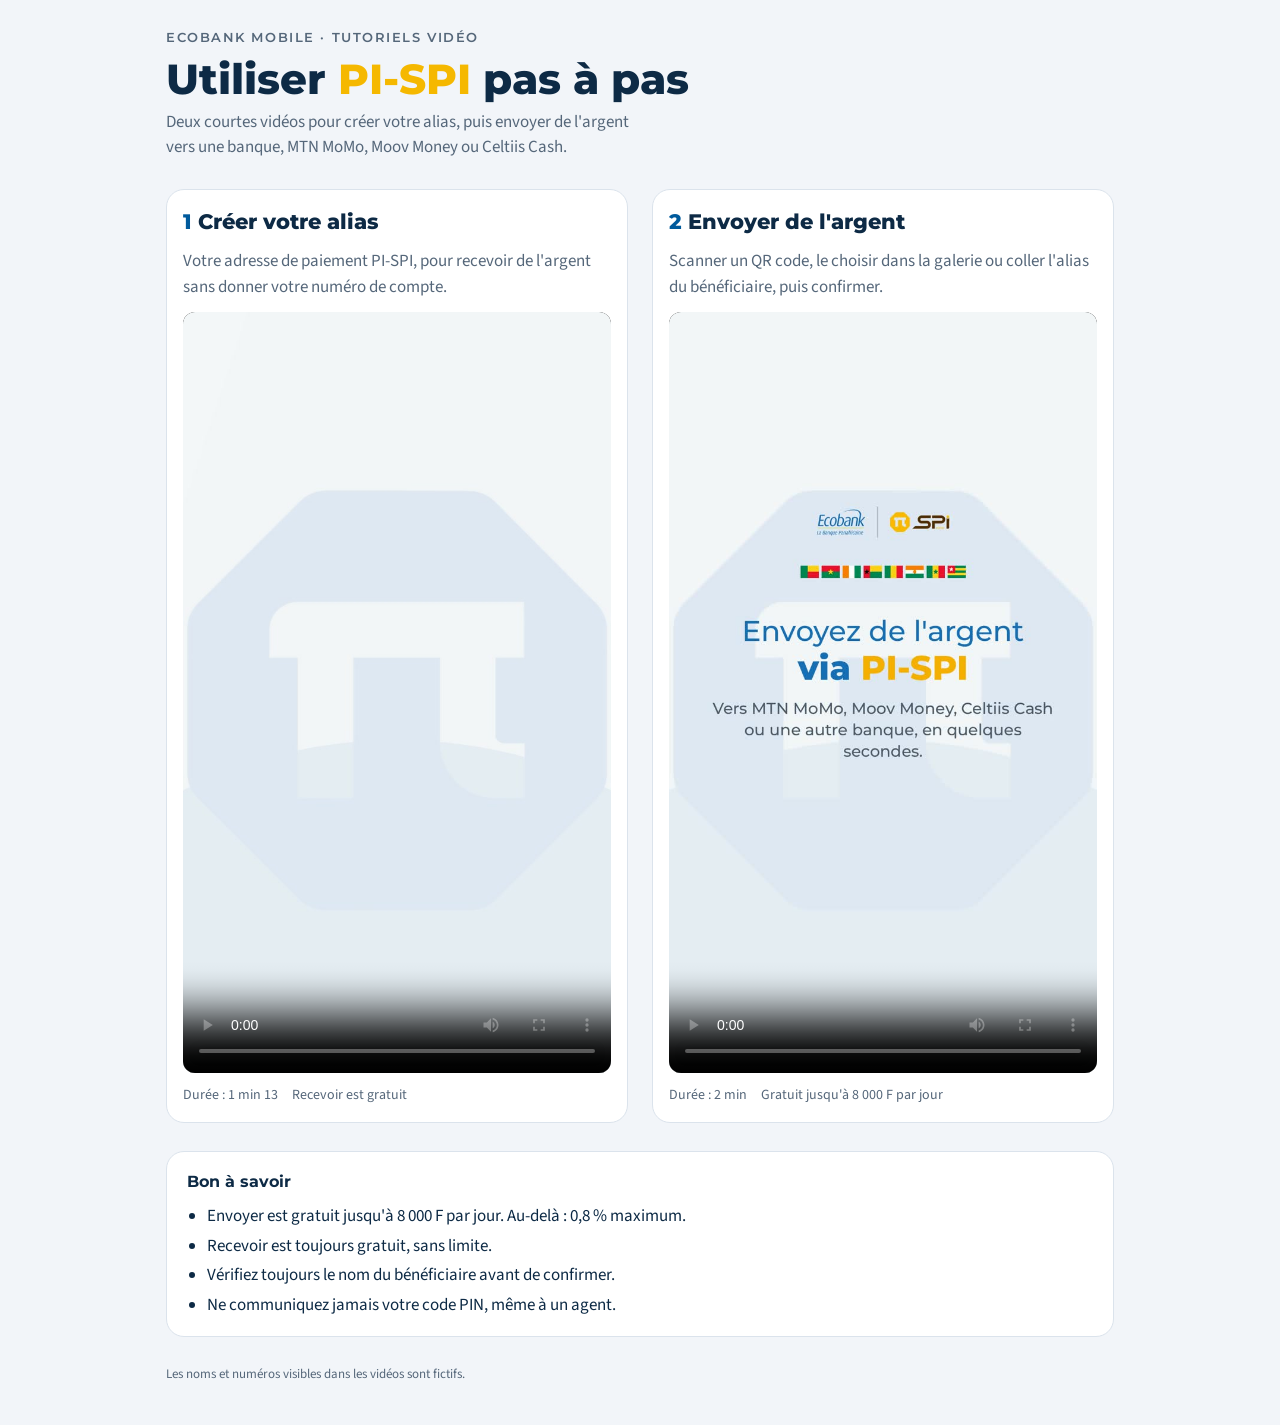
==== index.html @ 0d385665 "Tutoriels vidéo PI-SPI : création d'alias et envoi d'argent Co-Authored-By: Claude Opus 5.5 <noreply" ====
<!doctype html><html lang="fr"><head><meta charset="utf-8"><meta name="viewport" content="width=device-width, initial-scale=1, viewport-fit=cover"><style>*,*::before,*::after{box-sizing:border-box}body{margin:0}</style>
<title>Tutoriels PI-SPI</title>
<link rel="preconnect" href="https://fonts.googleapis.com">
<link rel="stylesheet" href="https://fonts.googleapis.com/css2?family=Montserrat:wght@600;800&family=Source+Sans+3:wght@400;600&display=swap">
<style>
/* Mise en page : une colonne pensée pour le téléphone (on arrive par un QR code), deux vidéos verticales côte à côte sur grand écran. */
:root {
  --bg: #f2f5f9; --surface: #ffffff; --ink: #0d2a45; --muted: #55677a;
  --blue: #005a9c; --yellow: #f5b800; --line: #dbe3ec;
  --display: "Montserrat", "Segoe UI", Arial, sans-serif;
  --body: "Source Sans 3", "Segoe UI", Arial, sans-serif;
}
@media (prefers-color-scheme: dark) { :root:not([data-theme="light"]) {
  --bg: #0b1724; --surface: #12233a; --ink: #e8eef5; --muted: #9db0c3; --blue: #5fb0f0; --yellow: #ffc933; --line: #23384f; color-scheme: dark } }
:root[data-theme="dark"] { --bg: #0b1724; --surface: #12233a; --ink: #e8eef5; --muted: #9db0c3; --blue: #5fb0f0; --yellow: #ffc933; --line: #23384f; color-scheme: dark }
body { background: var(--bg); color: var(--ink); font-family: var(--body); font-size: 17px; line-height: 1.5; }
.wrap { max-width: 980px; margin: 0 auto; padding-block: 28px 40px;
  padding-left: max(16px, env(safe-area-inset-left, 0px)); padding-right: max(16px, env(safe-area-inset-right, 0px)); display: grid; gap: 28px; }
header { display: grid; gap: 8px; }
.kicker { font-family: var(--display); font-weight: 600; font-size: 13px; letter-spacing: .12em; text-transform: uppercase; color: var(--muted); }
h1 { font-family: var(--display); font-weight: 800; font-size: clamp(28px, 6vw, 42px); line-height: 1.1; margin: 0; text-wrap: balance; }
.spi { color: var(--yellow); }
.lead { margin: 0; color: var(--muted); max-width: 60ch; }
.grid { display: grid; grid-template-columns: repeat(auto-fit, minmax(280px, 1fr)); gap: 24px; }
.video { background: var(--surface); border: 1px solid var(--line); border-radius: 18px; padding: 16px; display: grid; gap: 12px; min-width: 0; scroll-margin-top: 16px; transition: box-shadow .4s; }
.video.focus { box-shadow: 0 0 0 3px var(--blue); }
.video h2 { font-family: var(--display); font-weight: 800; font-size: 21px; margin: 0; text-wrap: balance; }
.num { display: inline-block; font-family: var(--display); font-weight: 800; color: var(--blue); margin-right: 6px; }
.video p { margin: 0; color: var(--muted); }
video { width: 100%; max-width: 100%; aspect-ratio: 9 / 16; border-radius: 12px; background: #000; display: block; }
.meta { font-size: 14px; color: var(--muted); display: flex; gap: 14px; flex-wrap: wrap; }
.facts { background: var(--surface); border: 1px solid var(--line); border-radius: 18px; padding: 18px 20px; display: grid; gap: 10px; }
.facts h3 { font-family: var(--display); font-size: 16px; margin: 0; }
.facts ul { margin: 0; padding-left: 20px; display: grid; gap: 4px; }
footer { font-size: 13px; color: var(--muted); }
@media (prefers-reduced-motion: reduce) { .video { transition: none; } }
</style>
</head><body>

<div class="wrap">
  <header>
    <span class="kicker">Ecobank Mobile · Tutoriels vidéo</span>
    <h1>Utiliser <span class="spi">PI-SPI</span> pas à pas</h1>
    <p class="lead">Deux courtes vidéos pour créer votre alias, puis envoyer de l'argent vers une banque, MTN MoMo, Moov Money ou Celtiis Cash.</p>
  </header>

  <div class="grid">
    <section class="video" id="alias">
      <h2><span class="num">1</span>Créer votre alias</h2>
      <p>Votre adresse de paiement PI-SPI, pour recevoir de l'argent sans donner votre numéro de compte.</p>
      <video controls playsinline preload="metadata" poster="alias.jpg" src="alias.mp4"></video>
      <div class="meta"><span>Durée : 1 min 13</span><span>Recevoir est gratuit</span></div>
    </section>
    <section class="video" id="transfert">
      <h2><span class="num">2</span>Envoyer de l'argent</h2>
      <p>Scanner un QR code, le choisir dans la galerie ou coller l'alias du bénéficiaire, puis confirmer.</p>
      <video controls playsinline preload="metadata" poster="transfert.jpg" src="transfert.mp4"></video>
      <div class="meta"><span>Durée : 2 min</span><span>Gratuit jusqu'à 8 000 F par jour</span></div>
    </section>
  </div>

  <aside class="facts">
    <h3>Bon à savoir</h3>
    <ul>
      <li>Envoyer est gratuit jusqu'à 8 000 F par jour. Au-delà : 0,8 % maximum.</li>
      <li>Recevoir est toujours gratuit, sans limite.</li>
      <li>Vérifiez toujours le nom du bénéficiaire avant de confirmer.</li>
      <li>Ne communiquez jamais votre code PIN, même à un agent.</li>
    </ul>
  </aside>
  <footer>Les noms et numéros visibles dans les vidéos sont fictifs.</footer>
</div>

<script>
function show() {
  var id = (location.hash || '').slice(1);
  var el = id && document.getElementById(id);
  document.querySelectorAll('.video').forEach(function (v) { v.classList.toggle('focus', v === el); });
  if (el) el.scrollIntoView({ block: 'start' });
}
window.addEventListener('hashchange', show);
show();
</script>
</body></html>
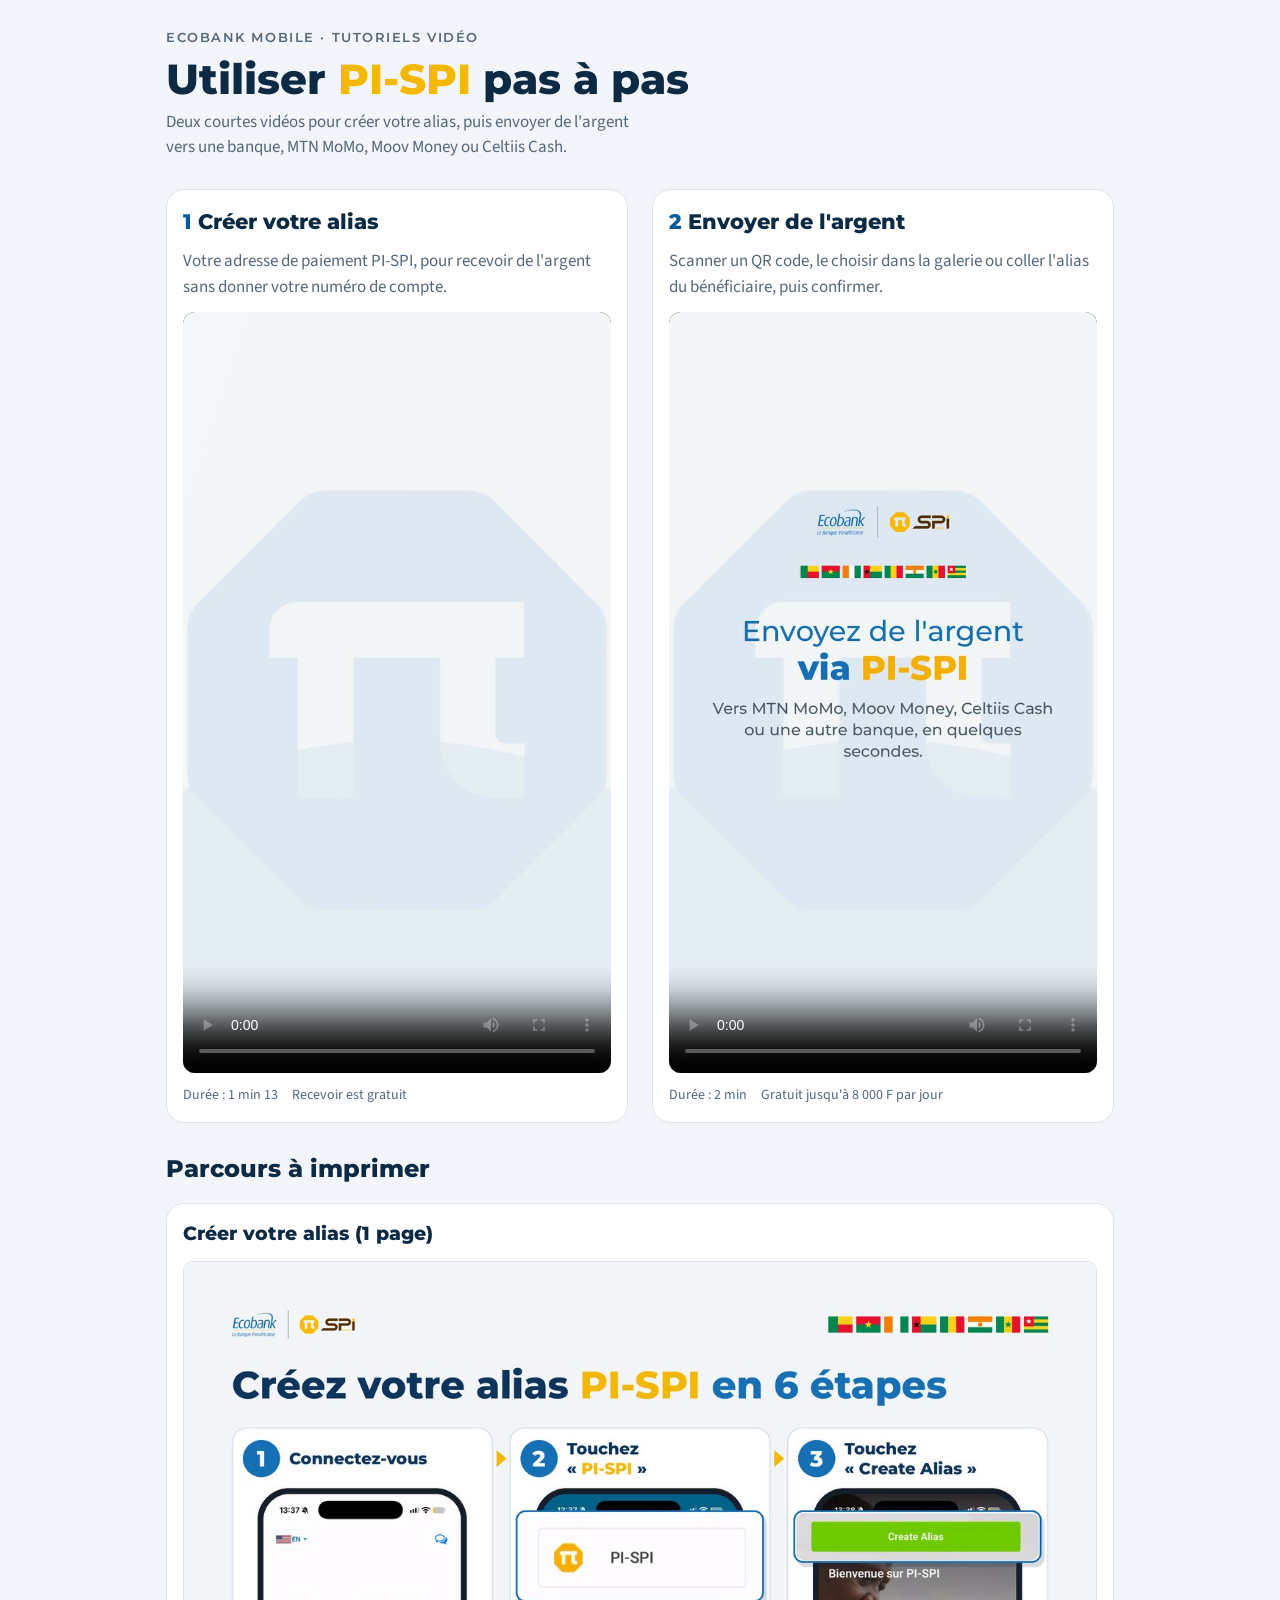
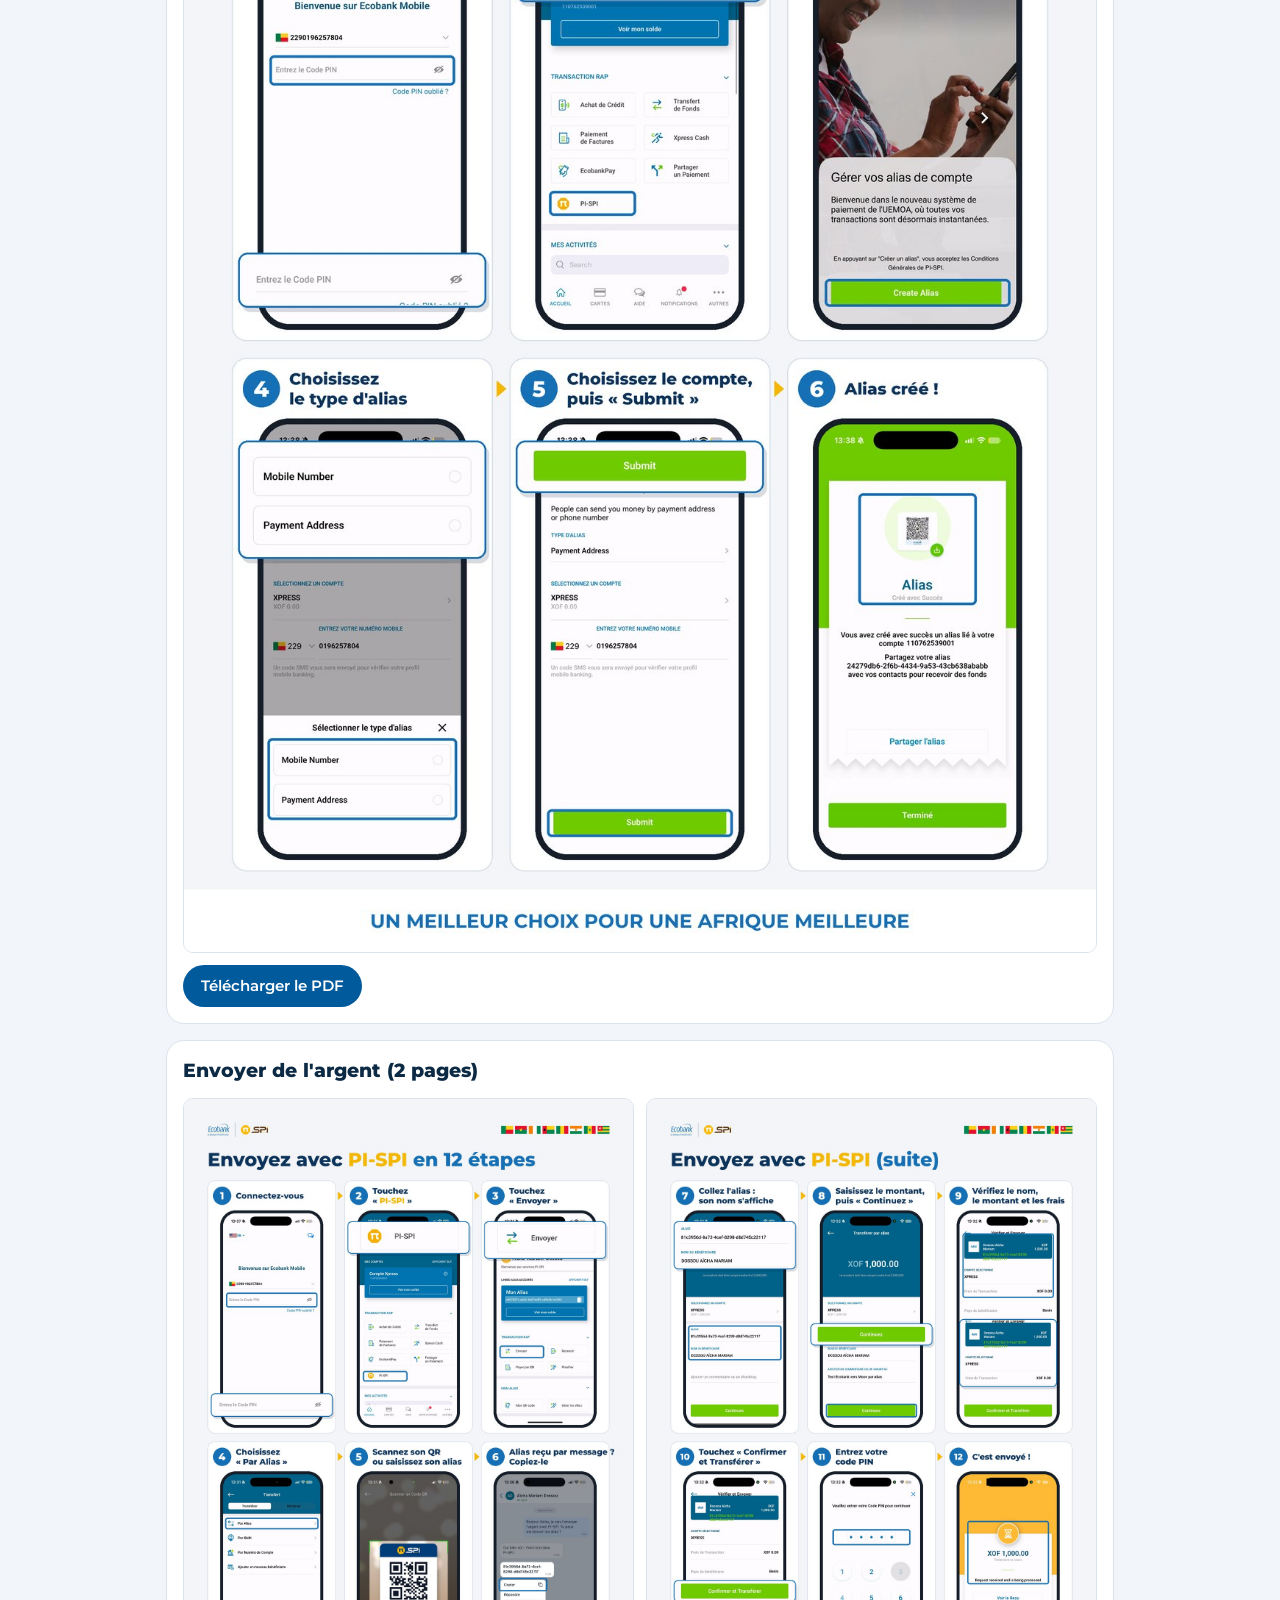
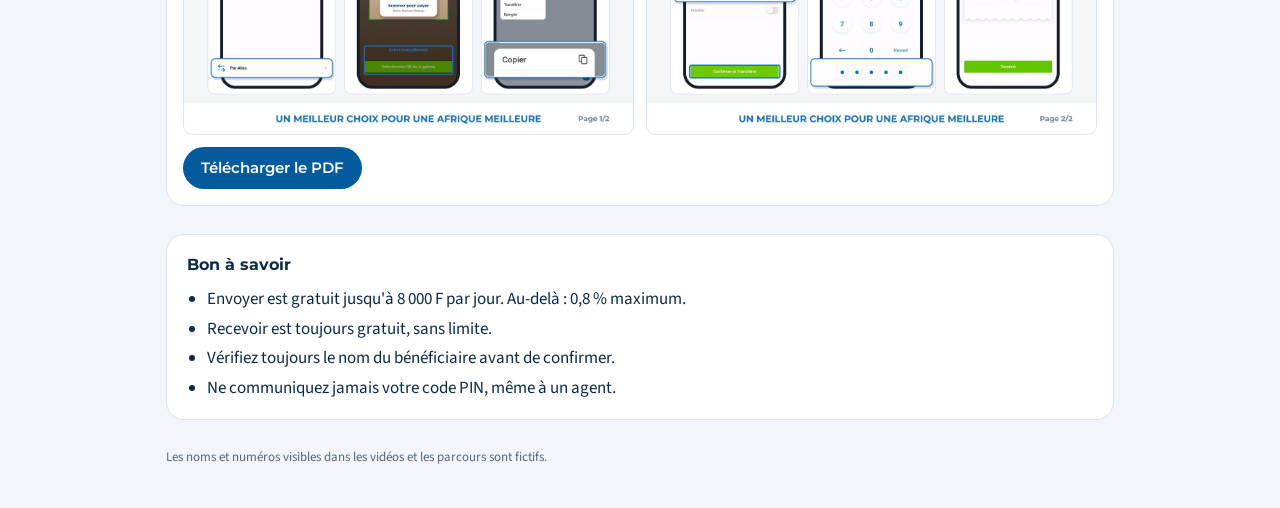
==== commit 207c0183: "Ajout des parcours imprimables (création d'alias, envoi d'argent) Co-Authored-By: Claude Opus 5.5 <n" ====
--- a/index.html
+++ b/index.html
@@ -32,6 +32,15 @@
 .facts { background: var(--surface); border: 1px solid var(--line); border-radius: 18px; padding: 18px 20px; display: grid; gap: 10px; }
 .facts h3 { font-family: var(--display); font-size: 16px; margin: 0; }
 .facts ul { margin: 0; padding-left: 20px; display: grid; gap: 4px; }
+.guides { display: grid; gap: 16px; scroll-margin-top: 16px; }
+.guides > h2 { font-family: var(--display); font-weight: 800; font-size: 24px; margin: 0; }
+.guide { background: var(--surface); border: 1px solid var(--line); border-radius: 18px; padding: 16px; display: grid; gap: 12px; min-width: 0; }
+.guide h3 { font-family: var(--display); font-weight: 800; font-size: 19px; margin: 0; }
+.pages { display: grid; grid-template-columns: repeat(auto-fit, minmax(260px, 1fr)); gap: 12px; }
+.pages a { display: block; border-radius: 10px; overflow: hidden; border: 1px solid var(--line); }
+.pages img { display: block; width: 100%; height: auto; }
+.dl { justify-self: start; font-family: var(--display); font-weight: 600; font-size: 15px; color: #fff; background: var(--blue); padding: 10px 18px; border-radius: 999px; text-decoration: none; }
+.dl:focus-visible, .pages a:focus-visible { outline: 3px solid var(--yellow); outline-offset: 2px; }
 footer { font-size: 13px; color: var(--muted); }
 @media (prefers-reduced-motion: reduce) { .video { transition: none; } }
 </style>
@@ -59,6 +68,25 @@
     </section>
   </div>
 
+  <section class="guides" id="parcours">
+    <h2>Parcours à imprimer</h2>
+    <div class="guide">
+      <h3>Créer votre alias (1 page)</h3>
+      <div class="pages">
+        <a href="parcours/parcours_creation_alias.jpg"><img src="parcours/parcours_creation_alias.jpg" alt="Parcours de création d'alias PI-SPI en 6 étapes" loading="lazy" width="1240" height="1754"></a>
+      </div>
+      <a class="dl" href="parcours/parcours_creation_alias.pdf">Télécharger le PDF</a>
+    </div>
+    <div class="guide">
+      <h3>Envoyer de l'argent (2 pages)</h3>
+      <div class="pages">
+        <a href="parcours/parcours_transaction_pispi_p1.jpg"><img src="parcours/parcours_transaction_pispi_p1.jpg" alt="Envoi d'argent PI-SPI, étapes 1 à 6" loading="lazy" width="1240" height="1754"></a>
+        <a href="parcours/parcours_transaction_pispi_p2.jpg"><img src="parcours/parcours_transaction_pispi_p2.jpg" alt="Envoi d'argent PI-SPI, étapes 7 à 12" loading="lazy" width="1240" height="1754"></a>
+      </div>
+      <a class="dl" href="parcours/parcours_transaction_pispi.pdf">Télécharger le PDF</a>
+    </div>
+  </section>
+
   <aside class="facts">
     <h3>Bon à savoir</h3>
     <ul>
@@ -68,14 +96,14 @@
       <li>Ne communiquez jamais votre code PIN, même à un agent.</li>
     </ul>
   </aside>
-  <footer>Les noms et numéros visibles dans les vidéos sont fictifs.</footer>
+  <footer>Les noms et numéros visibles dans les vidéos et les parcours sont fictifs.</footer>
 </div>
 
 <script>
 function show() {
   var id = (location.hash || '').slice(1);
   var el = id && document.getElementById(id);
-  document.querySelectorAll('.video').forEach(function (v) { v.classList.toggle('focus', v === el); });
+  document.querySelectorAll('.video, .guides').forEach(function (v) { v.classList.toggle('focus', v === el); });
   if (el) el.scrollIntoView({ block: 'start' });
 }
 window.addEventListener('hashchange', show);
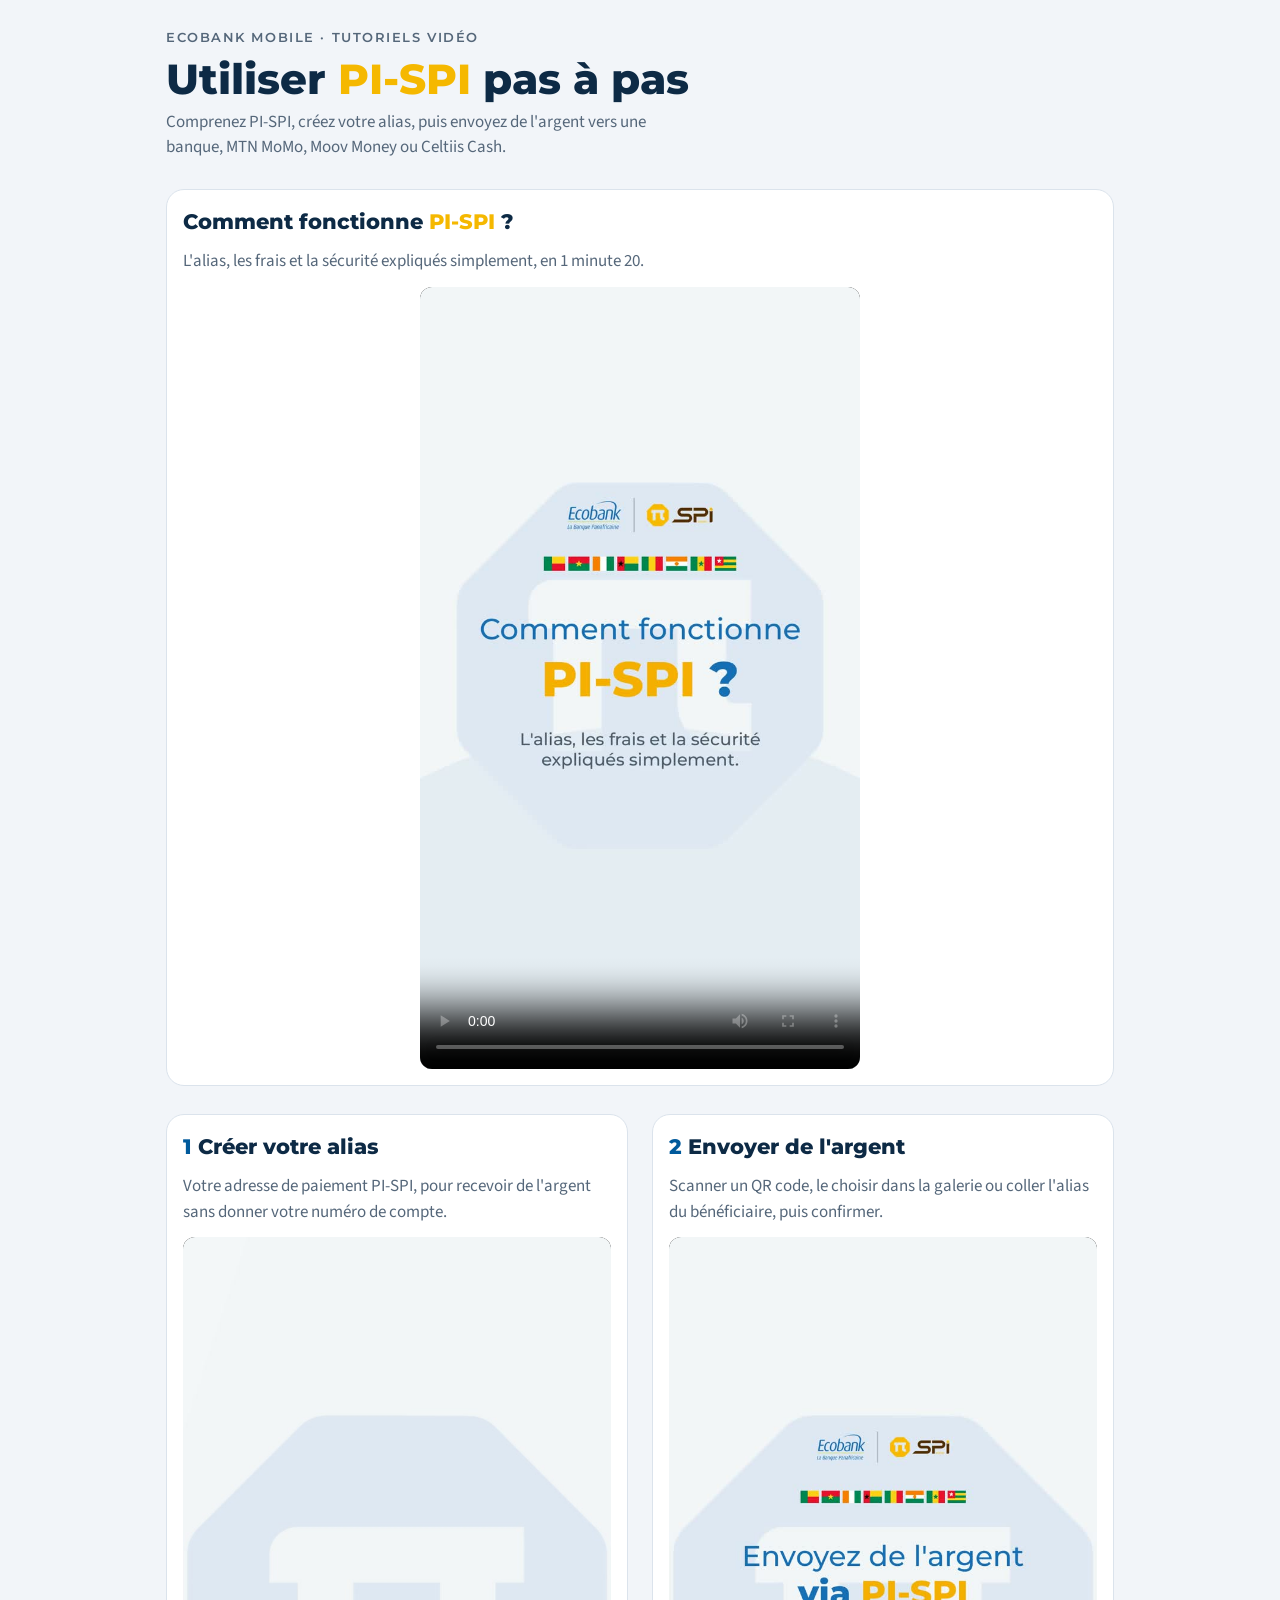
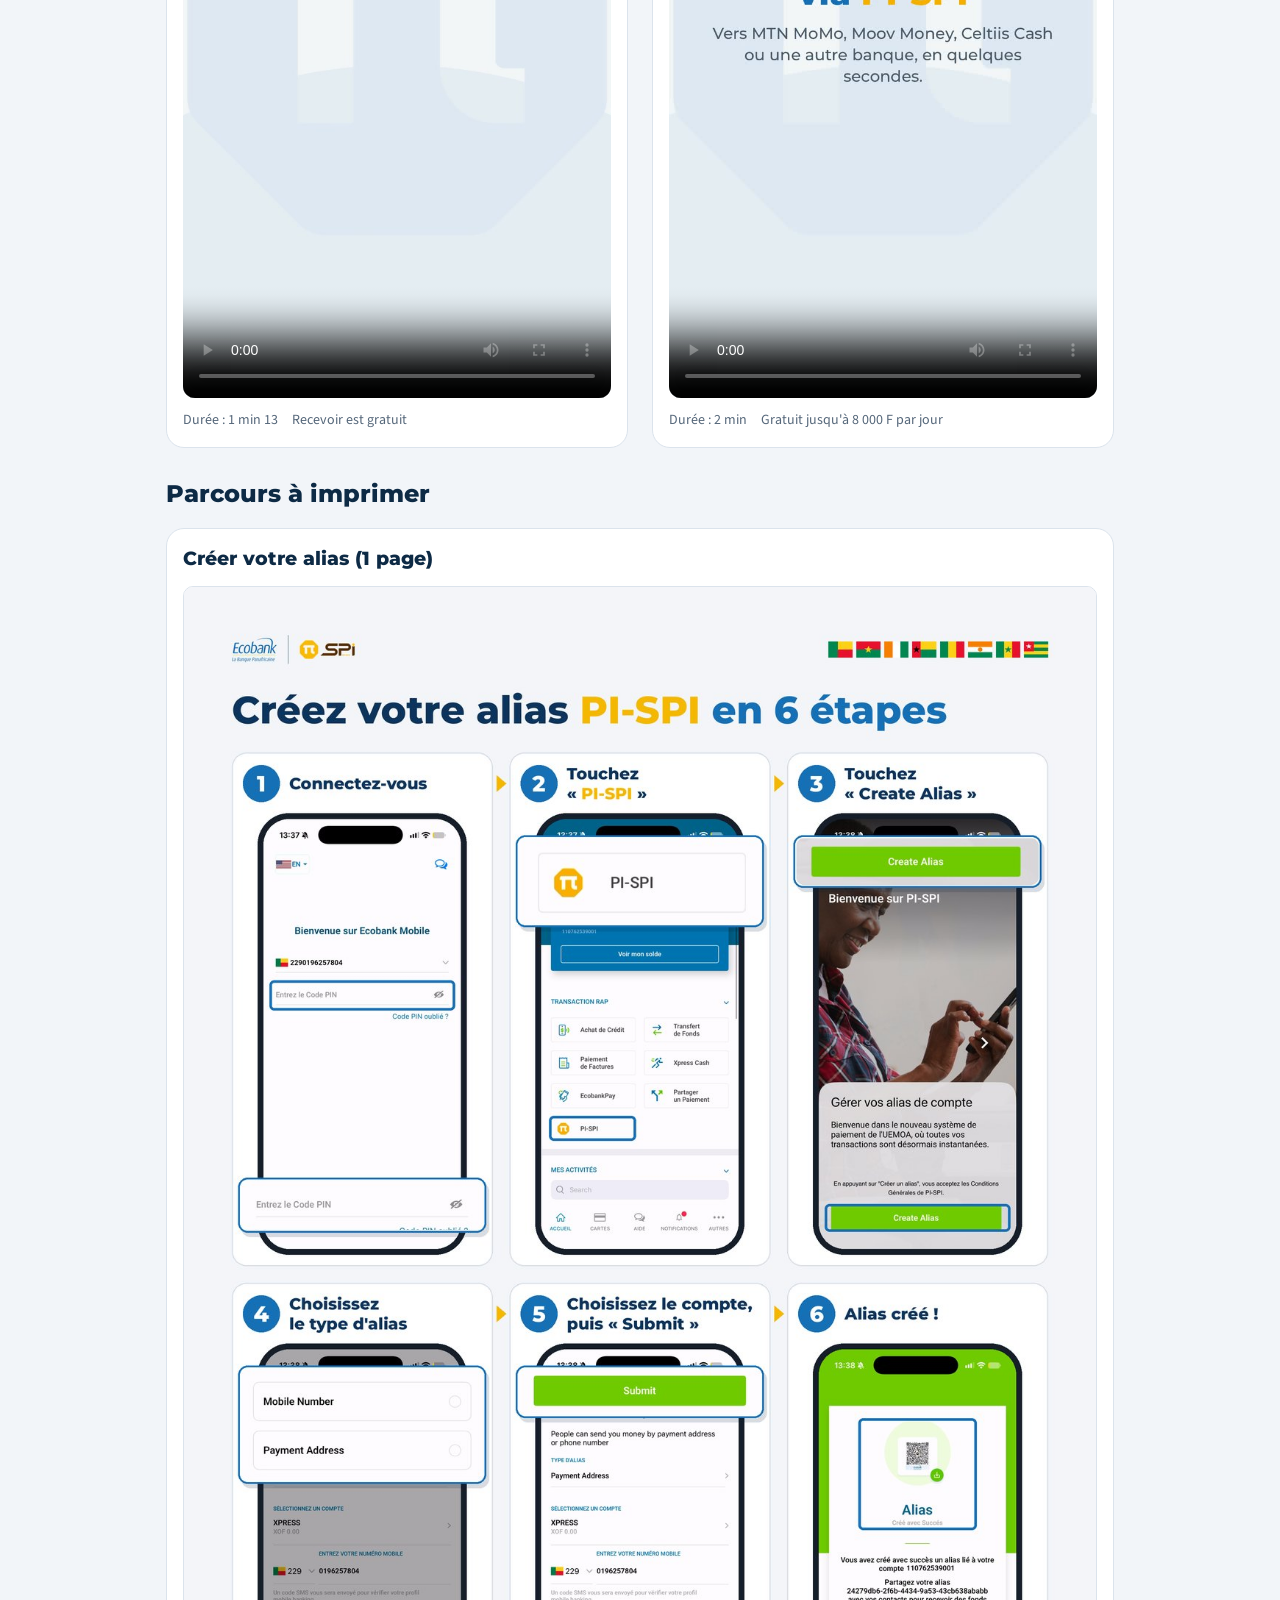
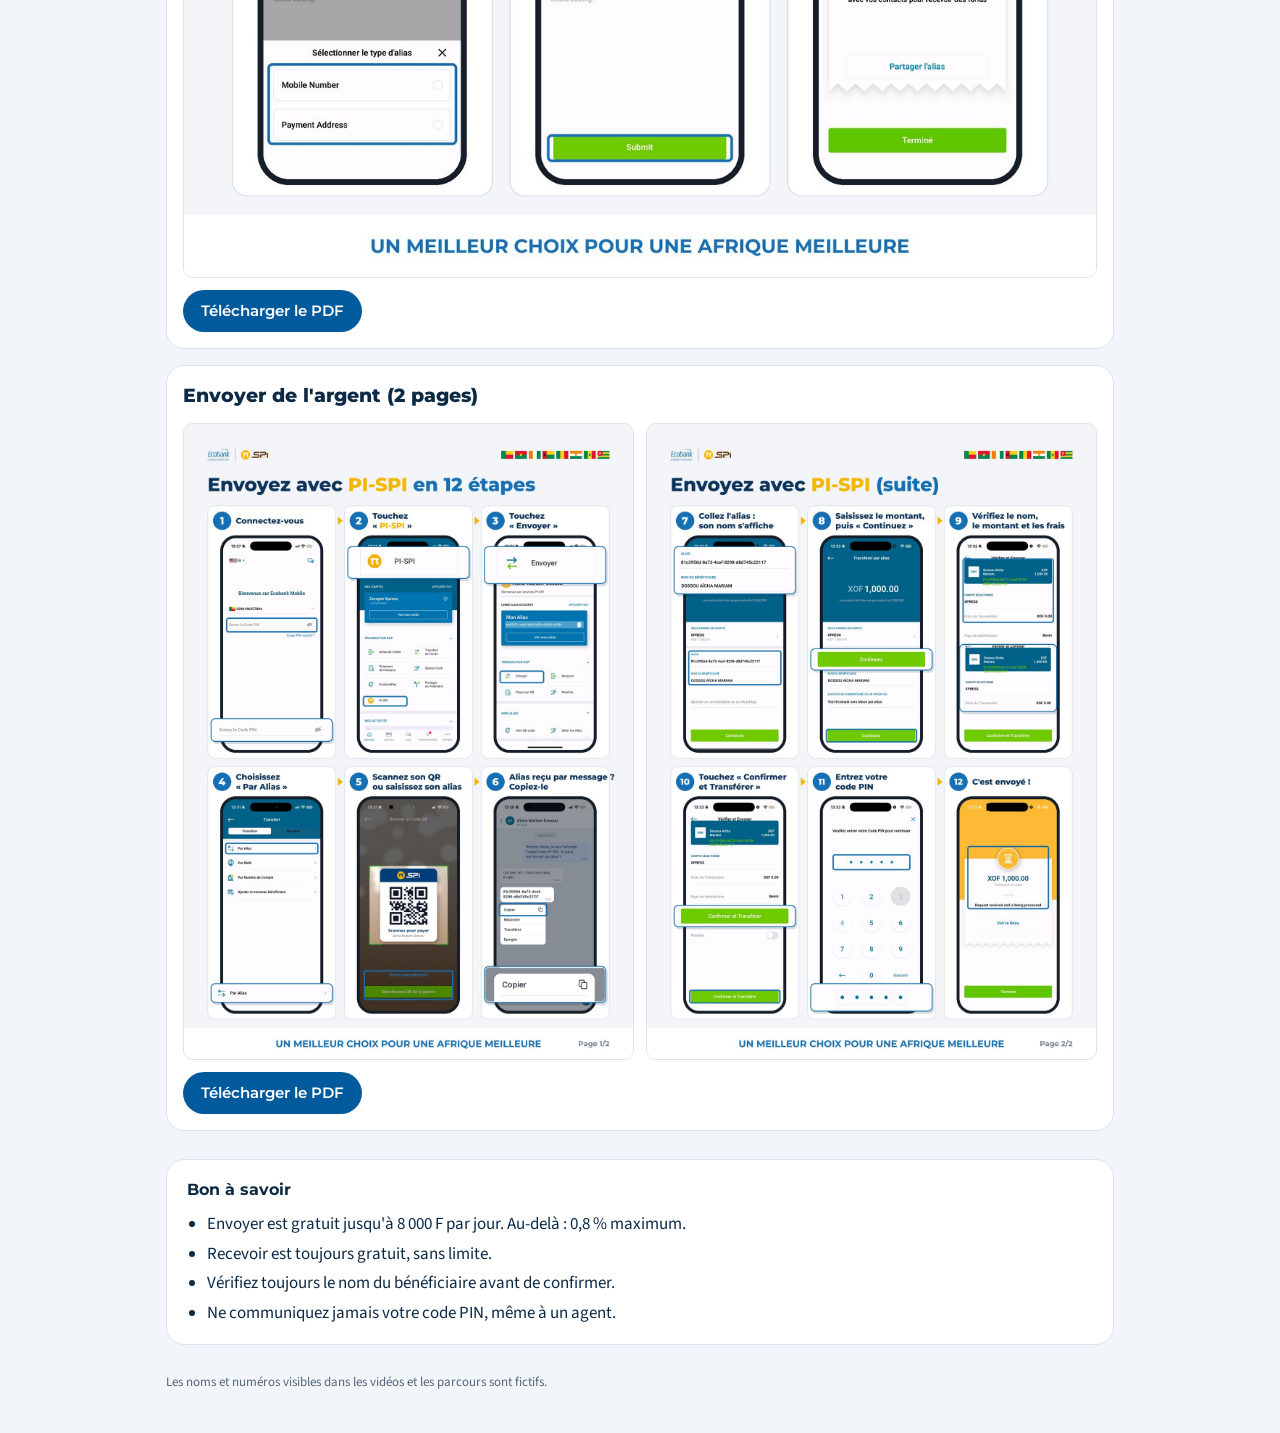
==== commit f52cbbc4: "Ajout de la vidéo explicative « Comment fonctionne PI-SPI ? » Co-Authored-By: Claude Opus 5.5 <norep" ====
--- a/index.html
+++ b/index.html
@@ -41,6 +41,7 @@
 .pages img { display: block; width: 100%; height: auto; }
 .dl { justify-self: start; font-family: var(--display); font-weight: 600; font-size: 15px; color: #fff; background: var(--blue); padding: 10px 18px; border-radius: 999px; text-decoration: none; }
 .dl:focus-visible, .pages a:focus-visible { outline: 3px solid var(--yellow); outline-offset: 2px; }
+#comprendre video { max-width: 440px; margin: 0 auto; }
 footer { font-size: 13px; color: var(--muted); }
 @media (prefers-reduced-motion: reduce) { .video { transition: none; } }
 </style>
@@ -50,8 +51,14 @@
   <header>
     <span class="kicker">Ecobank Mobile · Tutoriels vidéo</span>
     <h1>Utiliser <span class="spi">PI-SPI</span> pas à pas</h1>
-    <p class="lead">Deux courtes vidéos pour créer votre alias, puis envoyer de l'argent vers une banque, MTN MoMo, Moov Money ou Celtiis Cash.</p>
+    <p class="lead">Comprenez PI-SPI, créez votre alias, puis envoyez de l'argent vers une banque, MTN MoMo, Moov Money ou Celtiis Cash.</p>
   </header>
+
+  <section class="video" id="comprendre">
+      <h2>Comment fonctionne <span class="spi">PI-SPI</span> ?</h2>
+      <p>L'alias, les frais et la sécurité expliqués simplement, en 1 minute 20.</p>
+      <video controls playsinline preload="metadata" poster="explication.jpg" src="explication.mp4"></video>
+    </section>
 
   <div class="grid">
     <section class="video" id="alias">
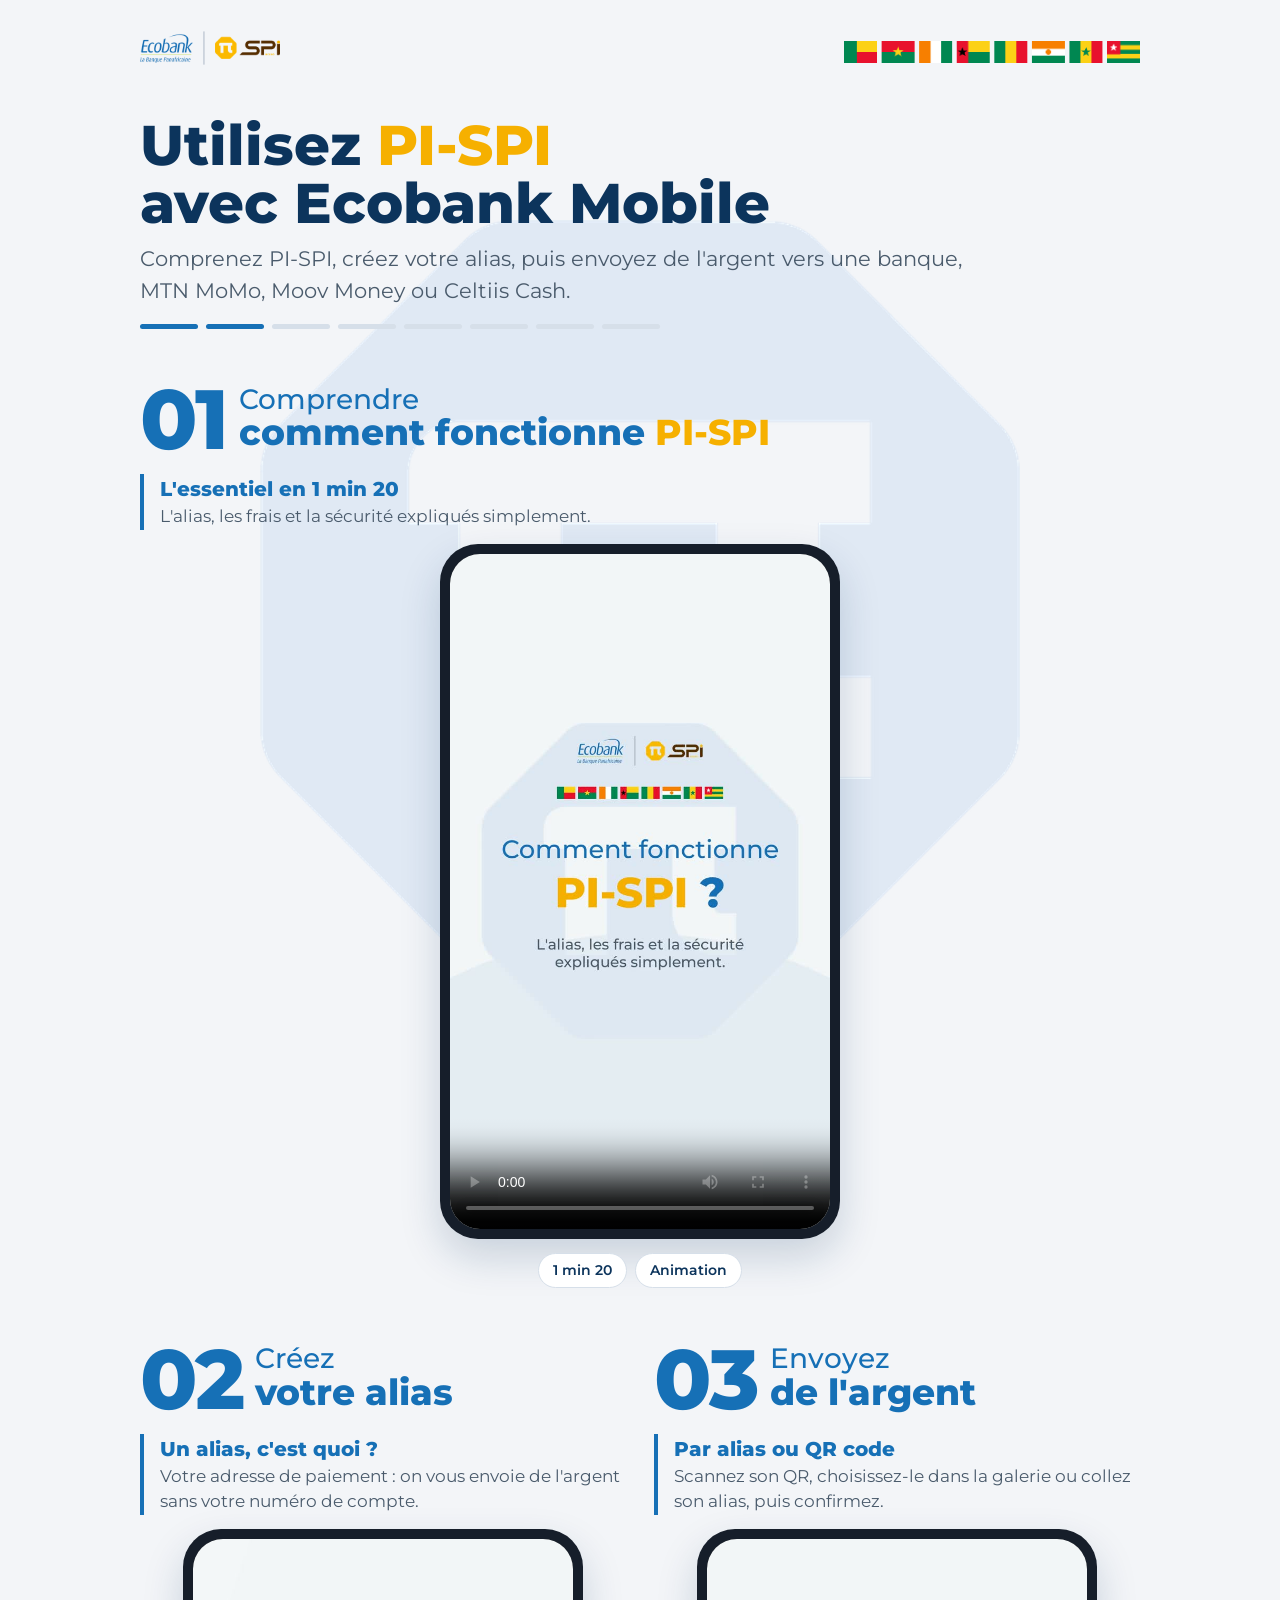
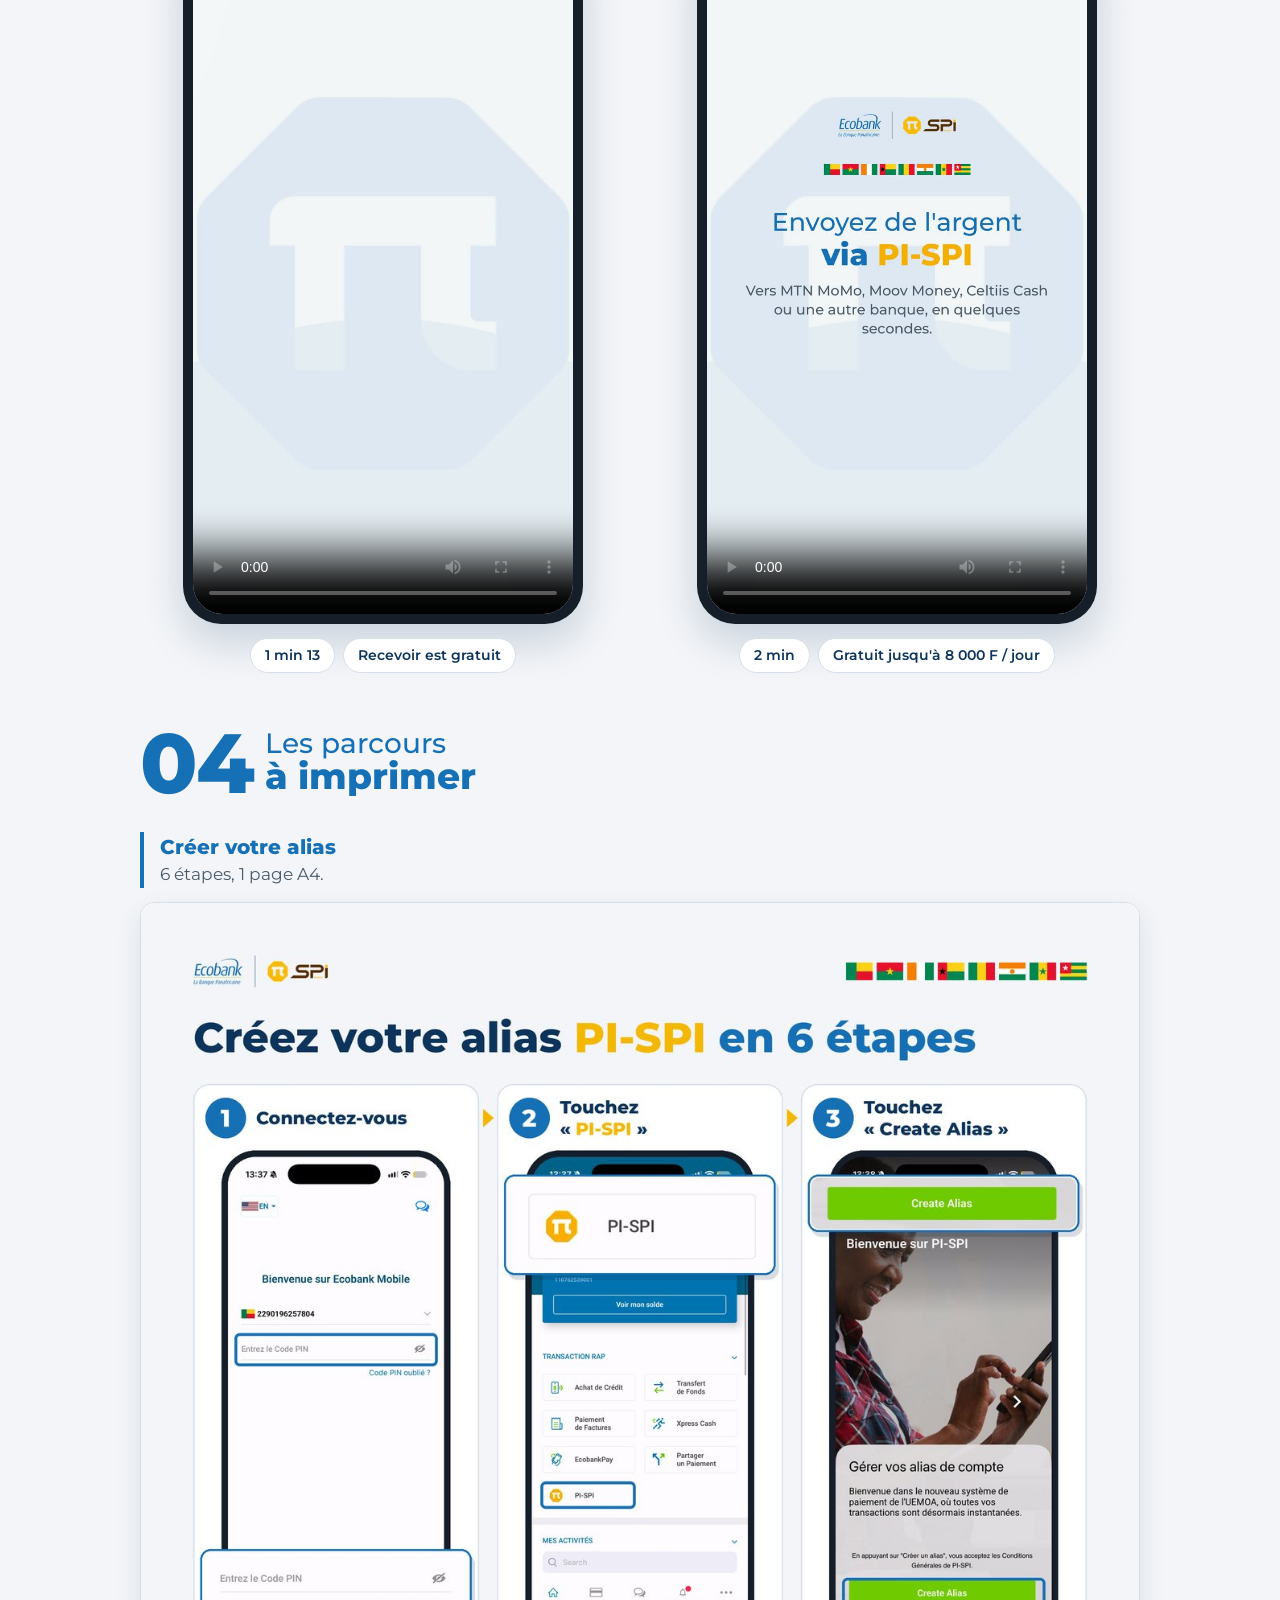
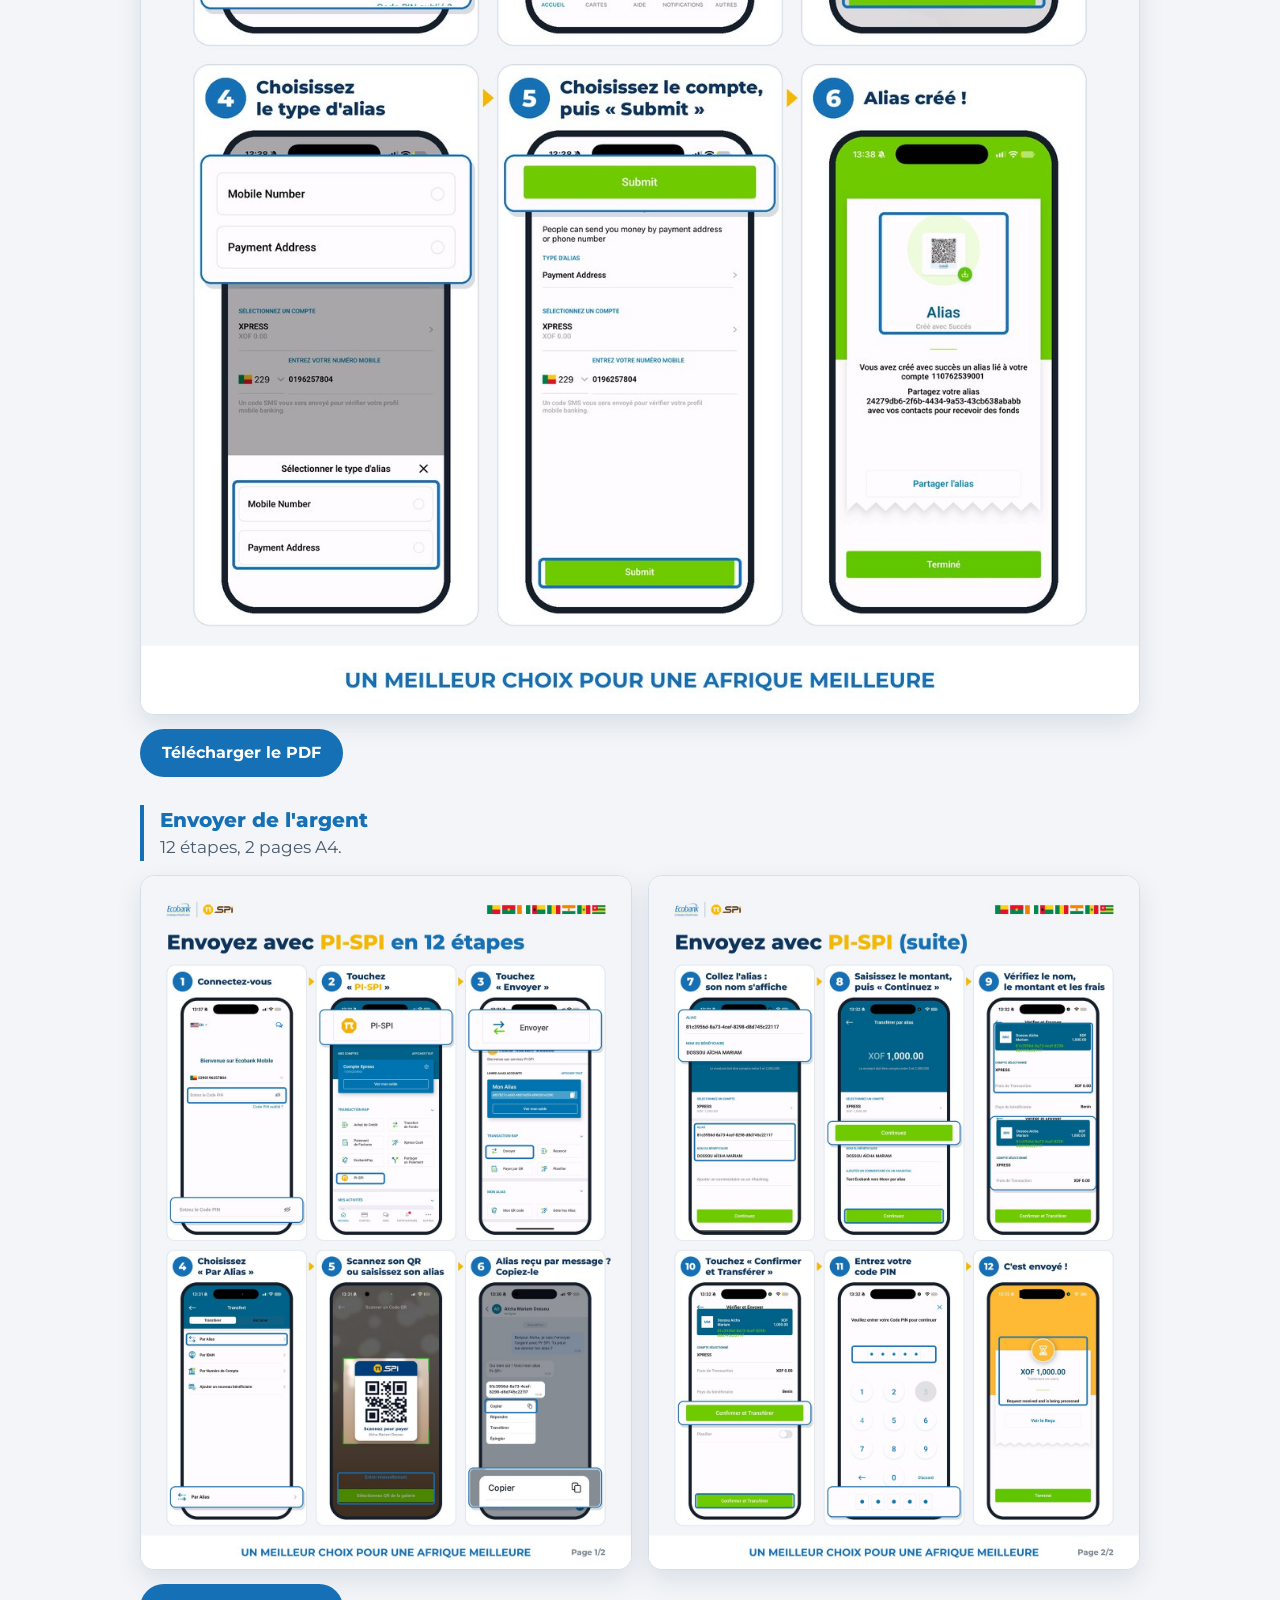
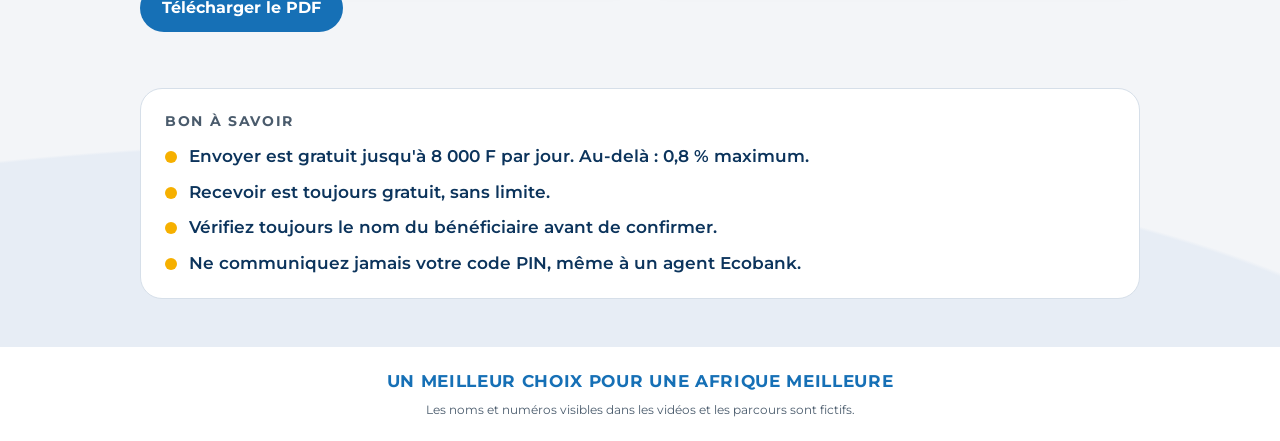
==== commit 190b3ffb: "Application de la charte graphique Ecobank × PI-SPI au site Co-Authored-By: Claude Opus 5.5 <noreply" ====
--- a/index.html
+++ b/index.html
@@ -1,119 +1,88 @@
-<!doctype html><html lang="fr"><head><meta charset="utf-8"><meta name="viewport" content="width=device-width, initial-scale=1, viewport-fit=cover"><style>*,*::before,*::after{box-sizing:border-box}body{margin:0}</style>
+<!doctype html>
+<html lang="fr">
+<head>
+<meta charset="utf-8">
+<meta name="viewport" content="width=device-width, initial-scale=1, viewport-fit=cover">
 <title>Tutoriels PI-SPI</title>
-<link rel="preconnect" href="https://fonts.googleapis.com">
-<link rel="stylesheet" href="https://fonts.googleapis.com/css2?family=Montserrat:wght@600;800&family=Source+Sans+3:wght@400;600&display=swap">
-<style>
-/* Mise en page : une colonne pensée pour le téléphone (on arrive par un QR code), deux vidéos verticales côte à côte sur grand écran. */
-:root {
-  --bg: #f2f5f9; --surface: #ffffff; --ink: #0d2a45; --muted: #55677a;
-  --blue: #005a9c; --yellow: #f5b800; --line: #dbe3ec;
-  --display: "Montserrat", "Segoe UI", Arial, sans-serif;
-  --body: "Source Sans 3", "Segoe UI", Arial, sans-serif;
-}
-@media (prefers-color-scheme: dark) { :root:not([data-theme="light"]) {
-  --bg: #0b1724; --surface: #12233a; --ink: #e8eef5; --muted: #9db0c3; --blue: #5fb0f0; --yellow: #ffc933; --line: #23384f; color-scheme: dark } }
-:root[data-theme="dark"] { --bg: #0b1724; --surface: #12233a; --ink: #e8eef5; --muted: #9db0c3; --blue: #5fb0f0; --yellow: #ffc933; --line: #23384f; color-scheme: dark }
-body { background: var(--bg); color: var(--ink); font-family: var(--body); font-size: 17px; line-height: 1.5; }
-.wrap { max-width: 980px; margin: 0 auto; padding-block: 28px 40px;
-  padding-left: max(16px, env(safe-area-inset-left, 0px)); padding-right: max(16px, env(safe-area-inset-right, 0px)); display: grid; gap: 28px; }
-header { display: grid; gap: 8px; }
-.kicker { font-family: var(--display); font-weight: 600; font-size: 13px; letter-spacing: .12em; text-transform: uppercase; color: var(--muted); }
-h1 { font-family: var(--display); font-weight: 800; font-size: clamp(28px, 6vw, 42px); line-height: 1.1; margin: 0; text-wrap: balance; }
-.spi { color: var(--yellow); }
-.lead { margin: 0; color: var(--muted); max-width: 60ch; }
-.grid { display: grid; grid-template-columns: repeat(auto-fit, minmax(280px, 1fr)); gap: 24px; }
-.video { background: var(--surface); border: 1px solid var(--line); border-radius: 18px; padding: 16px; display: grid; gap: 12px; min-width: 0; scroll-margin-top: 16px; transition: box-shadow .4s; }
-.video.focus { box-shadow: 0 0 0 3px var(--blue); }
-.video h2 { font-family: var(--display); font-weight: 800; font-size: 21px; margin: 0; text-wrap: balance; }
-.num { display: inline-block; font-family: var(--display); font-weight: 800; color: var(--blue); margin-right: 6px; }
-.video p { margin: 0; color: var(--muted); }
-video { width: 100%; max-width: 100%; aspect-ratio: 9 / 16; border-radius: 12px; background: #000; display: block; }
-.meta { font-size: 14px; color: var(--muted); display: flex; gap: 14px; flex-wrap: wrap; }
-.facts { background: var(--surface); border: 1px solid var(--line); border-radius: 18px; padding: 18px 20px; display: grid; gap: 10px; }
-.facts h3 { font-family: var(--display); font-size: 16px; margin: 0; }
-.facts ul { margin: 0; padding-left: 20px; display: grid; gap: 4px; }
-.guides { display: grid; gap: 16px; scroll-margin-top: 16px; }
-.guides > h2 { font-family: var(--display); font-weight: 800; font-size: 24px; margin: 0; }
-.guide { background: var(--surface); border: 1px solid var(--line); border-radius: 18px; padding: 16px; display: grid; gap: 12px; min-width: 0; }
-.guide h3 { font-family: var(--display); font-weight: 800; font-size: 19px; margin: 0; }
-.pages { display: grid; grid-template-columns: repeat(auto-fit, minmax(260px, 1fr)); gap: 12px; }
-.pages a { display: block; border-radius: 10px; overflow: hidden; border: 1px solid var(--line); }
-.pages img { display: block; width: 100%; height: auto; }
-.dl { justify-self: start; font-family: var(--display); font-weight: 600; font-size: 15px; color: #fff; background: var(--blue); padding: 10px 18px; border-radius: 999px; text-decoration: none; }
-.dl:focus-visible, .pages a:focus-visible { outline: 3px solid var(--yellow); outline-offset: 2px; }
-#comprendre video { max-width: 440px; margin: 0 auto; }
-footer { font-size: 13px; color: var(--muted); }
-@media (prefers-reduced-motion: reduce) { .video { transition: none; } }
-</style>
-</head><body>
-
-<div class="wrap">
-  <header>
-    <span class="kicker">Ecobank Mobile · Tutoriels vidéo</span>
-    <h1>Utiliser <span class="spi">PI-SPI</span> pas à pas</h1>
-    <p class="lead">Comprenez PI-SPI, créez votre alias, puis envoyez de l'argent vers une banque, MTN MoMo, Moov Money ou Celtiis Cash.</p>
-  </header>
+<meta name="description" content="Comprendre PI-SPI, créer son alias et envoyer de l'argent avec Ecobank Mobile.">
+<link rel="preconnect" href="https://fonts.googleapis.com"><link rel="preconnect" href="https://fonts.gstatic.com" crossorigin>
+<link rel="stylesheet" href="https://fonts.googleapis.com/css2?family=Montserrat:wght@500;600;700;800&display=swap">
+<link rel="stylesheet" href="assets/charte.css">
+</head>
+<body>
+<header class="entete">
+  <a href="./"><img class="logos" src="assets/logos.png" alt="Ecobank | PI-SPI" width="404" height="150"></a>
+  <img class="drapeaux" src="assets/drapeaux.png" alt="Pays de l'UEMOA" width="646" height="48">
+</header>
+<main>
+  <section class="hero">
+    <h1>Utilisez <span class="spi">PI-SPI</span><br>avec Ecobank Mobile</h1>
+    <p>Comprenez PI-SPI, créez votre alias, puis envoyez de l'argent vers une banque, MTN MoMo, Moov Money ou Celtiis Cash.</p>
+    <div class="barres" aria-hidden="true"><span class="on"></span><span class="on"></span><span></span><span></span><span></span><span></span><span></span><span></span></div>
+  </section>
 
   <section class="video" id="comprendre">
-      <h2>Comment fonctionne <span class="spi">PI-SPI</span> ?</h2>
-      <p>L'alias, les frais et la sécurité expliqués simplement, en 1 minute 20.</p>
-      <video controls playsinline preload="metadata" poster="explication.jpg" src="explication.mp4"></video>
-    </section>
+    <h2 class="titre"><span class="num">01</span><span class="txt"><span class="l1">Comprendre</span><span class="l2">comment fonctionne <span class="spi">PI-SPI</span></span></span></h2>
+    <div class="legende"><b>L'essentiel en 1 min 20</b>L'alias, les frais et la sécurité expliqués simplement.</div>
+    <div class="cadre"><video controls playsinline preload="metadata" poster="explication.jpg" src="explication.mp4"></video></div>
+      <div class="meta"><span class="pastille">1 min 20</span><span class="pastille">Animation</span></div>
+  </section>
 
-  <div class="grid">
+  <div class="videos">
     <section class="video" id="alias">
-      <h2><span class="num">1</span>Créer votre alias</h2>
-      <p>Votre adresse de paiement PI-SPI, pour recevoir de l'argent sans donner votre numéro de compte.</p>
-      <video controls playsinline preload="metadata" poster="alias.jpg" src="alias.mp4"></video>
-      <div class="meta"><span>Durée : 1 min 13</span><span>Recevoir est gratuit</span></div>
+      <h2 class="titre"><span class="num">02</span><span class="txt"><span class="l1">Créez</span><span class="l2">votre alias</span></span></h2>
+      <div class="legende"><b>Un alias, c'est quoi ?</b>Votre adresse de paiement : on vous envoie de l'argent sans votre numéro de compte.</div>
+      <div class="cadre"><video controls playsinline preload="metadata" poster="alias.jpg" src="alias.mp4"></video></div>
+      <div class="meta"><span class="pastille">1 min 13</span><span class="pastille">Recevoir est gratuit</span></div>
     </section>
     <section class="video" id="transfert">
-      <h2><span class="num">2</span>Envoyer de l'argent</h2>
-      <p>Scanner un QR code, le choisir dans la galerie ou coller l'alias du bénéficiaire, puis confirmer.</p>
-      <video controls playsinline preload="metadata" poster="transfert.jpg" src="transfert.mp4"></video>
-      <div class="meta"><span>Durée : 2 min</span><span>Gratuit jusqu'à 8 000 F par jour</span></div>
+      <h2 class="titre"><span class="num">03</span><span class="txt"><span class="l1">Envoyez</span><span class="l2">de l'argent</span></span></h2>
+      <div class="legende"><b>Par alias ou QR code</b>Scannez son QR, choisissez-le dans la galerie ou collez son alias, puis confirmez.</div>
+      <div class="cadre"><video controls playsinline preload="metadata" poster="transfert.jpg" src="transfert.mp4"></video></div>
+      <div class="meta"><span class="pastille">2 min</span><span class="pastille">Gratuit jusqu'à 8 000 F / jour</span></div>
     </section>
   </div>
 
-  <section class="guides" id="parcours">
-    <h2>Parcours à imprimer</h2>
-    <div class="guide">
-      <h3>Créer votre alias (1 page)</h3>
+  <section class="parcours" id="parcours">
+    <h2 class="titre"><span class="num">04</span><span class="txt"><span class="l1">Les parcours</span><span class="l2">à imprimer</span></span></h2>
+    <div class="fiche">
+      <div class="legende"><b>Créer votre alias</b>6 étapes, 1 page A4.</div>
       <div class="pages">
         <a href="parcours/parcours_creation_alias.jpg"><img src="parcours/parcours_creation_alias.jpg" alt="Parcours de création d'alias PI-SPI en 6 étapes" loading="lazy" width="1240" height="1754"></a>
       </div>
-      <a class="dl" href="parcours/parcours_creation_alias.pdf">Télécharger le PDF</a>
+      <a class="bouton" href="parcours/parcours_creation_alias.pdf">Télécharger le PDF</a>
     </div>
-    <div class="guide">
-      <h3>Envoyer de l'argent (2 pages)</h3>
+    <div class="fiche">
+      <div class="legende"><b>Envoyer de l'argent</b>12 étapes, 2 pages A4.</div>
       <div class="pages">
         <a href="parcours/parcours_transaction_pispi_p1.jpg"><img src="parcours/parcours_transaction_pispi_p1.jpg" alt="Envoi d'argent PI-SPI, étapes 1 à 6" loading="lazy" width="1240" height="1754"></a>
         <a href="parcours/parcours_transaction_pispi_p2.jpg"><img src="parcours/parcours_transaction_pispi_p2.jpg" alt="Envoi d'argent PI-SPI, étapes 7 à 12" loading="lazy" width="1240" height="1754"></a>
       </div>
-      <a class="dl" href="parcours/parcours_transaction_pispi.pdf">Télécharger le PDF</a>
+      <a class="bouton" href="parcours/parcours_transaction_pispi.pdf">Télécharger le PDF</a>
     </div>
   </section>
 
-  <aside class="facts">
-    <h3>Bon à savoir</h3>
+  <aside class="savoir">
+    <h2>BON À SAVOIR</h2>
     <ul>
       <li>Envoyer est gratuit jusqu'à 8 000 F par jour. Au-delà : 0,8 % maximum.</li>
       <li>Recevoir est toujours gratuit, sans limite.</li>
       <li>Vérifiez toujours le nom du bénéficiaire avant de confirmer.</li>
-      <li>Ne communiquez jamais votre code PIN, même à un agent.</li>
+      <li>Ne communiquez jamais votre code PIN, même à un agent Ecobank.</li>
     </ul>
   </aside>
-  <footer>Les noms et numéros visibles dans les vidéos et les parcours sont fictifs.</footer>
-</div>
-
+</main>
 <script>
-function show() {
-  var id = (location.hash || '').slice(1);
-  var el = id && document.getElementById(id);
-  document.querySelectorAll('.video, .guides').forEach(function (v) { v.classList.toggle('focus', v === el); });
+function montrer() {
+  var id = (location.hash || '').slice(1), el = id && document.getElementById(id);
+  document.querySelectorAll('.video').forEach(function (v) { v.classList.toggle('focus', v === el); });
   if (el) el.scrollIntoView({ block: 'start' });
 }
-window.addEventListener('hashchange', show);
-show();
+window.addEventListener('hashchange', montrer); montrer();
 </script>
-</body></html>
+<footer class="pied">
+  <p class="slogan">Un meilleur choix pour une Afrique meilleure</p>
+  <small>Les noms et numéros visibles dans les vidéos et les parcours sont fictifs.</small>
+</footer>
+</body>
+</html>
--- a/assets/charte.css
+++ b/assets/charte.css
@@ -0,0 +1,93 @@
+/* Charte Ecobank × PI-SPI : mêmes couleurs, typographie et repères que les vidéos et les affiches. */
+:root {
+  --bleu: #1670b6;        /* titres */
+  --bleu-fonce: #0c345c;  /* texte fort */
+  --gris: #4a5b6c;        /* texte courant */
+  --fond: #f3f5f8;        /* fond clair */
+  --courbe: #e7edf5;      /* grande courbe en bas de page */
+  --trait: #d6dfe9;       /* barres d'étapes à venir, bordures */
+  --jaune: #f6b000;       /* PI-SPI */
+  --vert: #2ea05a;
+  --blanc: #ffffff;
+  --police: "Montserrat", "Segoe UI", Arial, sans-serif;
+  color-scheme: light;
+}
+* { box-sizing: border-box; }
+html { -webkit-text-size-adjust: 100%; }
+body {
+  margin: 0; font-family: var(--police); color: var(--gris); font-size: 17px; line-height: 1.5;
+  background: var(--fond);
+  background-image: url("pi.png"), radial-gradient(ellipse 140% 55% at 30% 100%, var(--courbe) 0 60%, transparent 60.5%);
+  background-repeat: no-repeat; background-position: center 220px, bottom; background-size: min(760px, 120vw), 100% 900px;
+  background-attachment: scroll;
+}
+img, video { max-width: 100%; }
+.spi { color: var(--jaune); font-weight: 800; white-space: nowrap; }
+
+/* En-tête : logos | drapeaux */
+.entete { display: flex; align-items: center; justify-content: space-between; gap: 16px; flex-wrap: wrap;
+  max-width: 1040px; margin: 0 auto; padding-block: 22px 8px;
+  padding-left: max(20px, env(safe-area-inset-left, 0px)); padding-right: max(20px, env(safe-area-inset-right, 0px)); }
+.entete .logos { height: 52px; width: auto; }
+.entete .drapeaux { height: 22px; width: auto; }
+@media (max-width: 520px) { .entete { flex-wrap: nowrap; } .entete .logos { height: 40px; } .entete .drapeaux { height: 13px; } }
+
+main { max-width: 1040px; margin: 0 auto; padding-block: 8px 48px;
+  padding-left: max(20px, env(safe-area-inset-left, 0px)); padding-right: max(20px, env(safe-area-inset-right, 0px));
+  display: grid; gap: 56px; }
+
+/* Titre principal */
+.hero h1 { font-weight: 800; color: var(--bleu-fonce); font-size: clamp(32px, 7vw, 56px); line-height: 1.05; margin: 18px 0 10px; text-wrap: balance; }
+.hero p { margin: 0; font-size: clamp(17px, 2.6vw, 21px); max-width: 60ch; }
+
+/* Barres d'étapes (comme dans les vidéos) */
+.barres { display: grid; grid-auto-flow: column; gap: 8px; margin-top: 18px; max-width: 520px; }
+.barres span { height: 5px; border-radius: 3px; background: var(--trait); }
+.barres span.on { background: var(--bleu); }
+
+/* Titre de section : gros numéro + titre sur deux lignes */
+.titre { display: flex; align-items: flex-end; gap: 12px; margin: 0 0 6px; }
+.titre .num { font-weight: 800; font-size: clamp(56px, 11vw, 84px); line-height: .82; color: var(--bleu); letter-spacing: -2px; }
+.titre .txt { display: grid; line-height: 1.05; padding-bottom: 2px; }
+.titre .l1 { font-weight: 500; color: var(--bleu); font-size: clamp(20px, 3.6vw, 28px); }
+.titre .l2 { font-weight: 800; color: var(--bleu); font-size: clamp(24px, 4.6vw, 36px); }
+.sous { margin: 4px 0 0; font-size: 18px; }
+
+/* Encadré « légende » avec filet bleu à gauche, comme les captions */
+.legende { border-left: 4px solid var(--bleu); padding-left: 16px; }
+.legende b { display: block; color: var(--bleu); font-weight: 800; font-size: 20px; }
+
+/* Vidéos */
+.videos { display: grid; grid-template-columns: repeat(auto-fit, minmax(290px, 1fr)); gap: 28px; }
+.video { display: grid; gap: 14px; align-content: start; min-width: 0; scroll-margin-top: 16px; }
+.cadre { background: #161e2a; border-radius: 38px; padding: 10px; box-shadow: 0 18px 40px rgba(12, 52, 92, .18); max-width: 400px; width: 100%; justify-self: center; }
+.cadre video { display: block; width: 100%; aspect-ratio: 9 / 16; border-radius: 30px; background: #000; }
+.video .meta { display: flex; gap: 8px; flex-wrap: wrap; justify-content: center; }
+.pastille { font-size: 14px; font-weight: 600; color: var(--bleu-fonce); background: var(--blanc); border: 1px solid var(--trait); border-radius: 999px; padding: 6px 14px; }
+.video.focus .cadre { box-shadow: 0 0 0 4px var(--jaune), 0 18px 40px rgba(12, 52, 92, .18); }
+
+/* Parcours */
+.parcours { display: grid; gap: 28px; }
+.fiche { display: grid; gap: 14px; }
+.pages { display: grid; grid-template-columns: repeat(auto-fit, minmax(260px, 1fr)); gap: 16px; }
+.pages a { display: block; background: var(--blanc); border: 1px solid var(--trait); border-radius: 14px; overflow: hidden; box-shadow: 0 10px 26px rgba(12, 52, 92, .10); }
+.pages img { display: block; width: 100%; height: auto; }
+.bouton { justify-self: start; display: inline-block; font-weight: 700; font-size: 16px; color: var(--blanc); background: var(--bleu); border-radius: 999px; padding: 12px 22px; text-decoration: none; }
+.bouton.clair { color: var(--bleu); background: var(--blanc); border: 2px solid var(--bleu); }
+a:focus-visible { outline: 3px solid var(--jaune); outline-offset: 3px; }
+
+/* Bon à savoir */
+.savoir { background: var(--blanc); border: 1px solid var(--trait); border-radius: 22px; padding: 22px 24px; display: grid; gap: 12px; }
+.savoir h2 { margin: 0; font-size: 14px; letter-spacing: .12em; color: var(--gris); font-weight: 700; }
+.savoir ul { margin: 0; padding: 0; list-style: none; display: grid; gap: 10px; }
+.savoir li { display: flex; gap: 12px; align-items: baseline; color: var(--bleu-fonce); font-weight: 600; }
+.savoir li::before { content: ""; flex: none; width: 12px; height: 12px; border-radius: 50%; background: var(--jaune); transform: translateY(1px); }
+
+/* Pied de page : slogan */
+.pied { background: var(--blanc); text-align: center; padding-block: 22px;
+  padding-left: max(20px, env(safe-area-inset-left, 0px)); padding-right: max(20px, env(safe-area-inset-right, 0px)); }
+.pied .slogan { margin: 0; color: var(--bleu); font-weight: 700; letter-spacing: .04em; text-transform: uppercase; font-size: clamp(13px, 2.4vw, 17px); }
+.pied small { display: block; margin-top: 6px; font-size: 12px; color: var(--gris); }
+.pied a { color: inherit; }
+
+@media (prefers-reduced-motion: reduce) { * { scroll-behavior: auto !important; } }
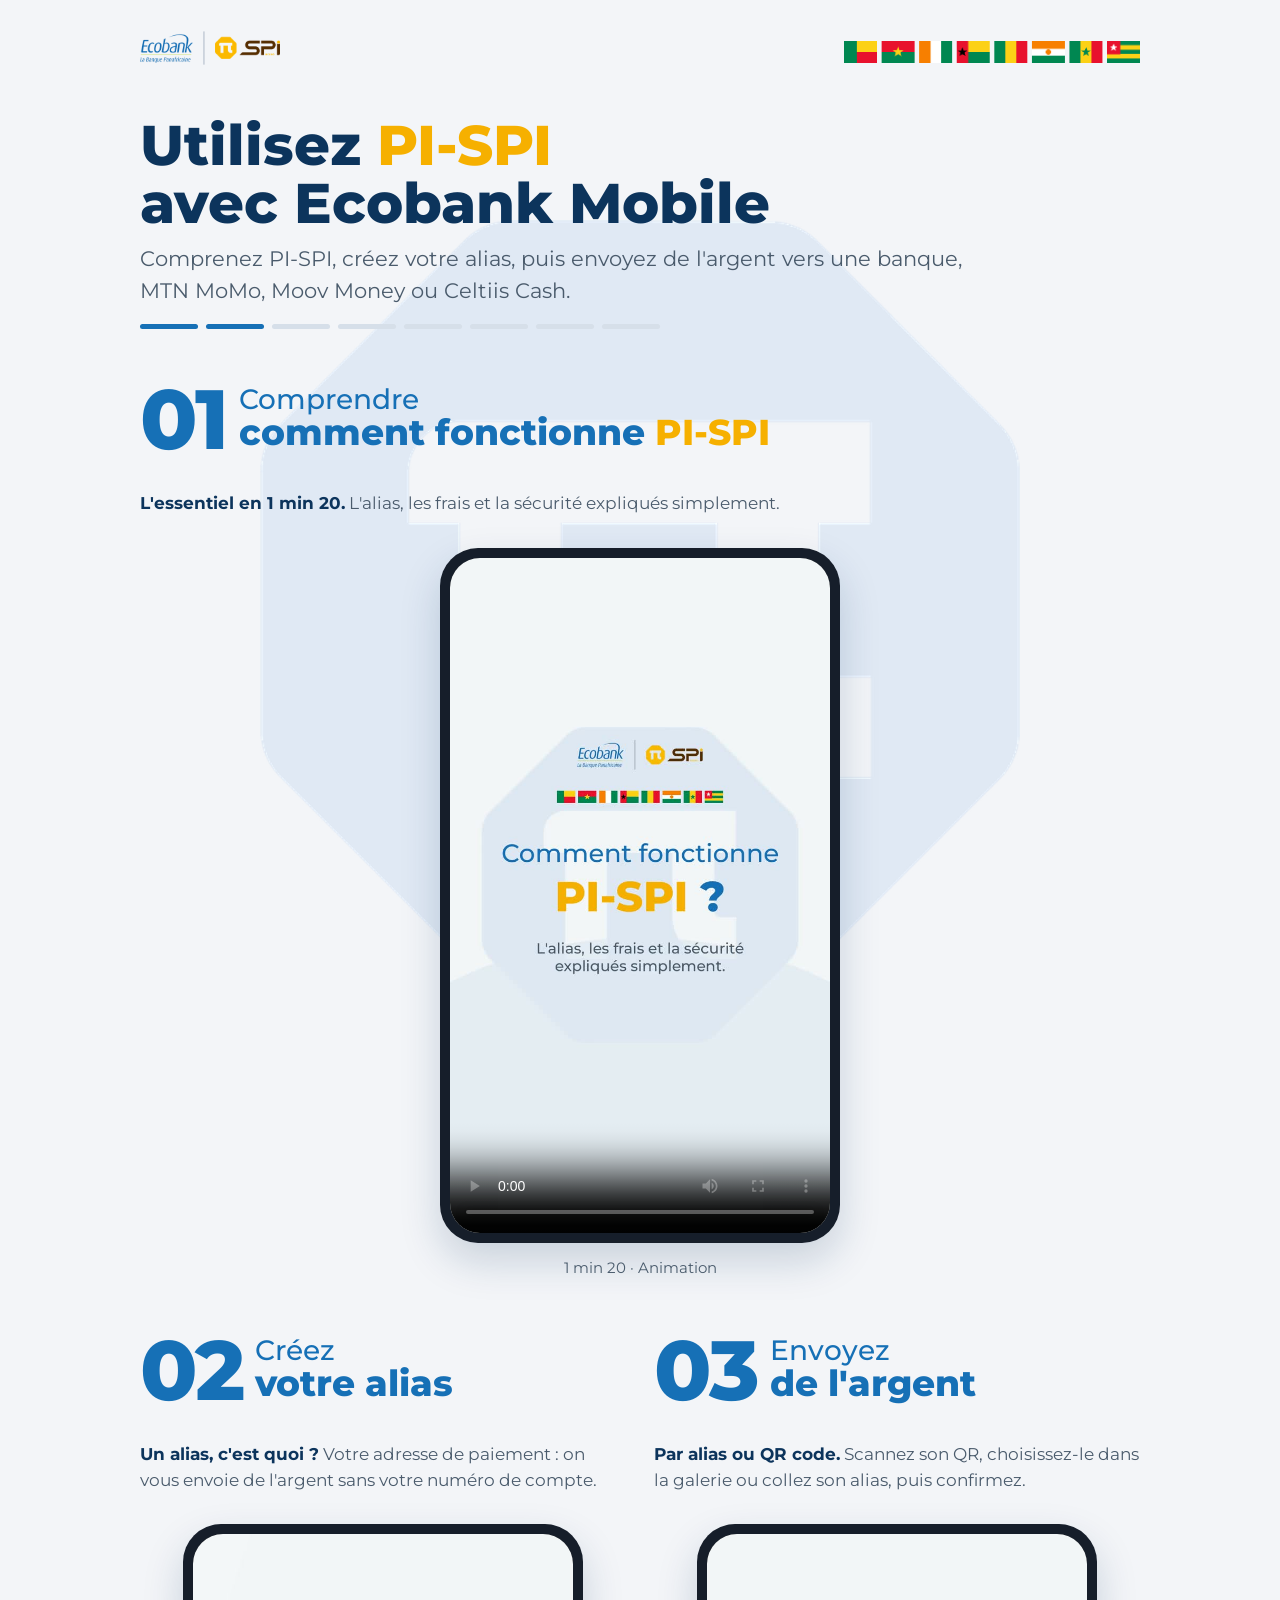
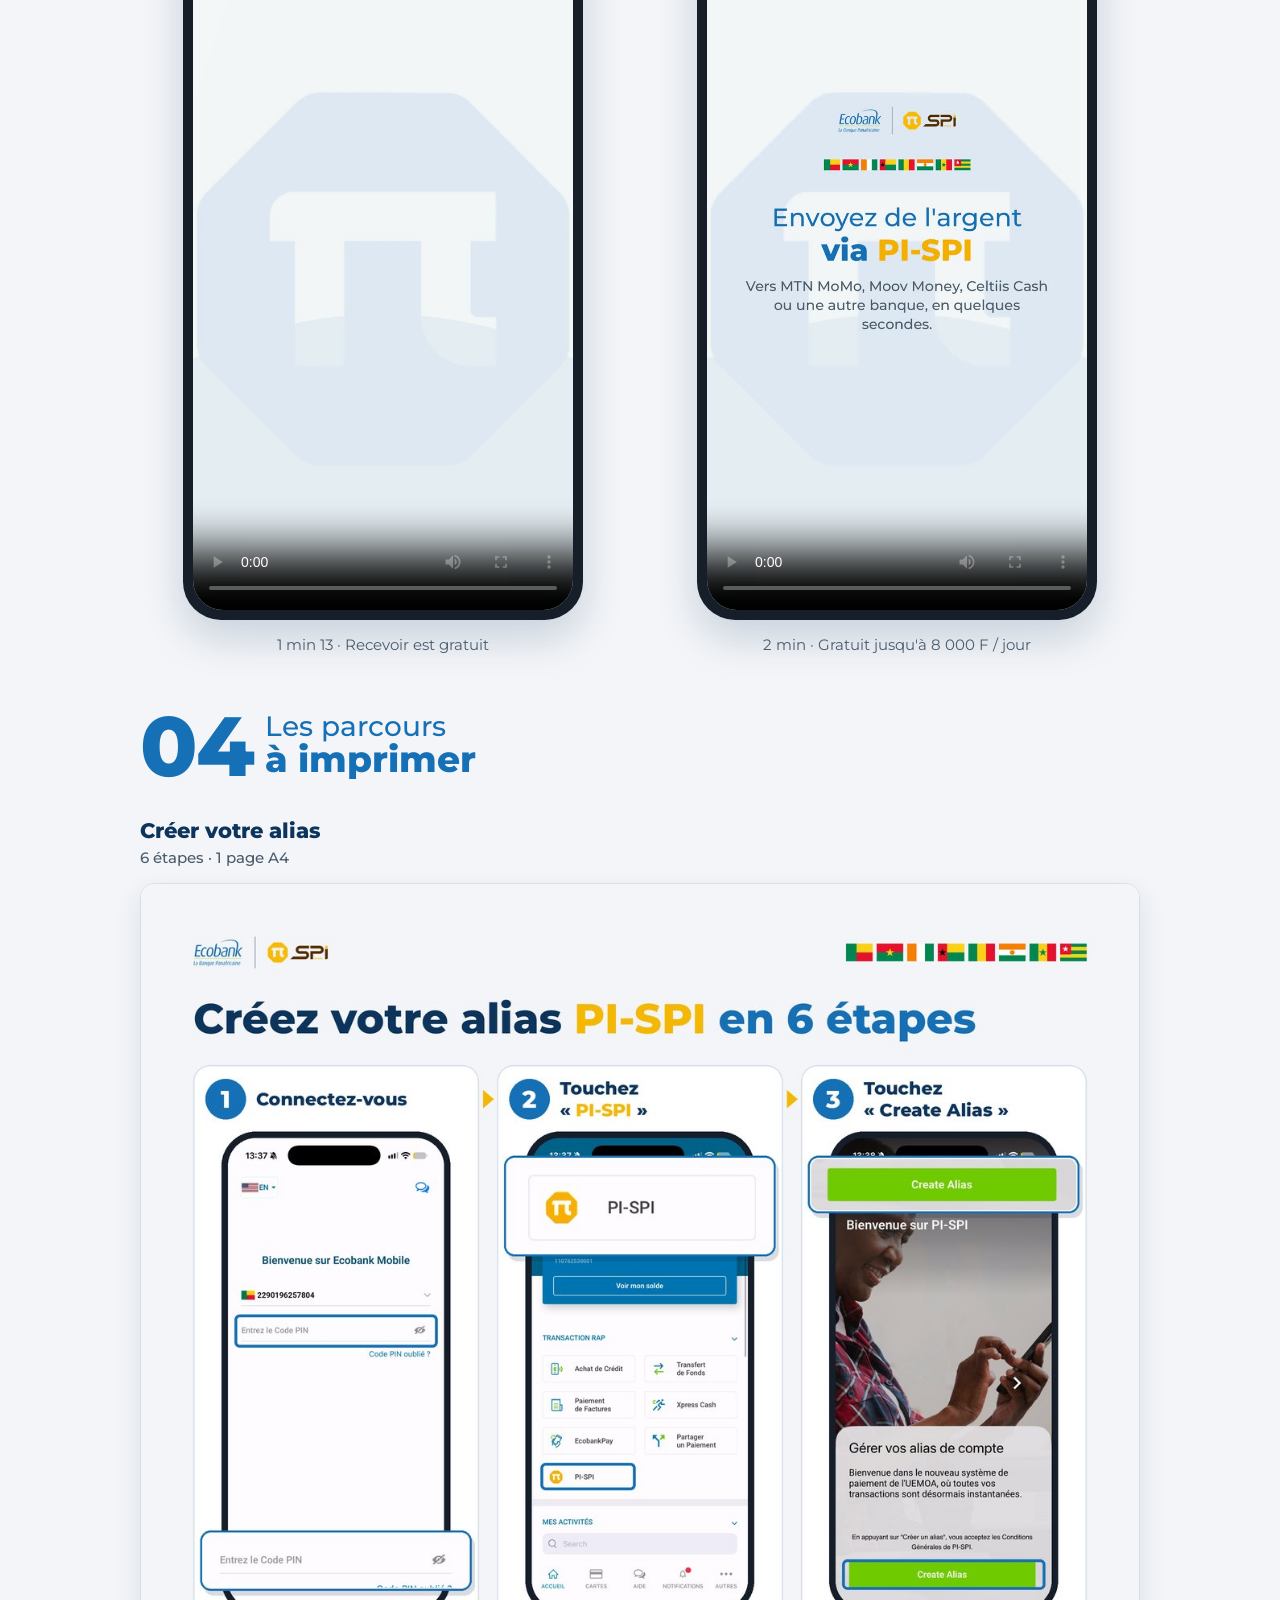
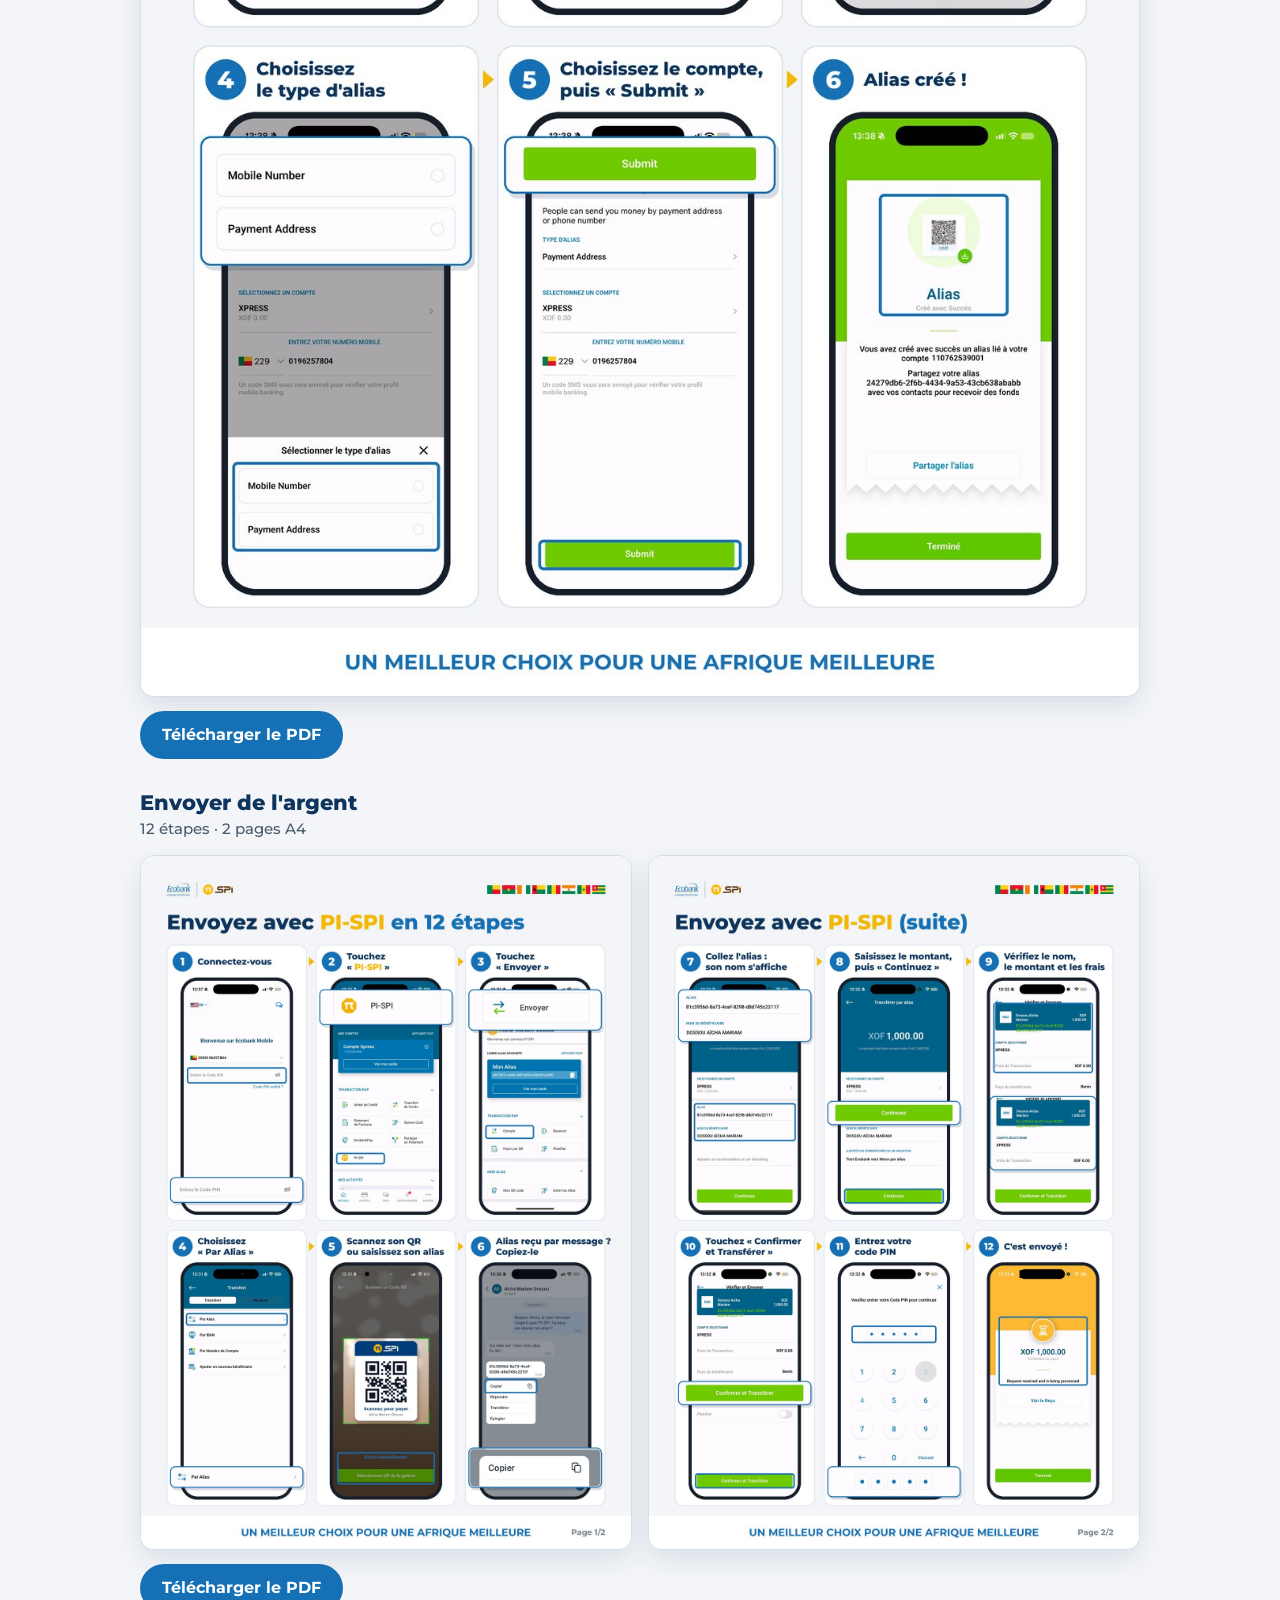
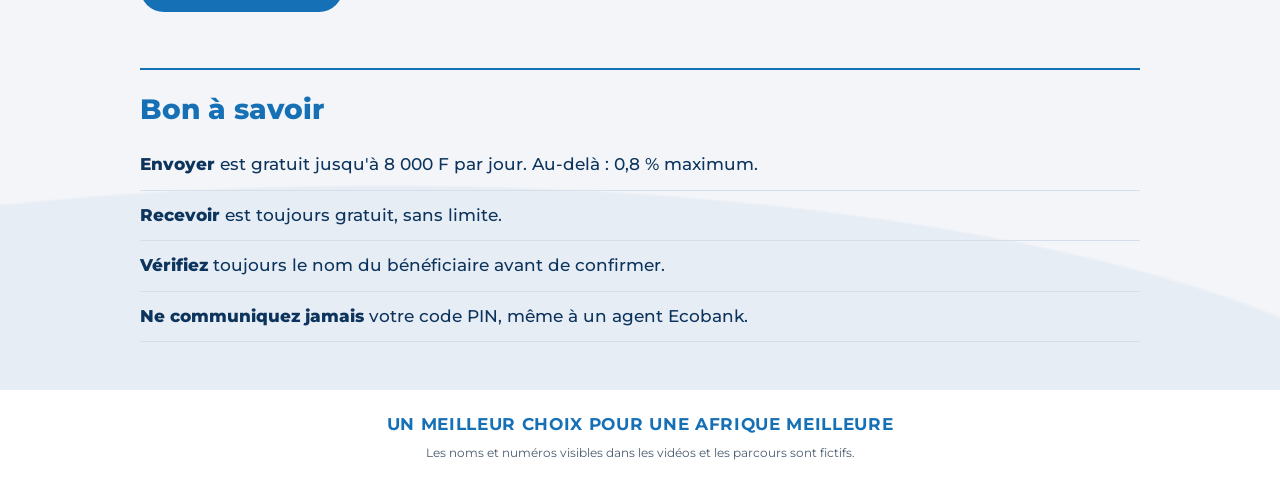
==== commit 717d1a48: "Site : présentation plus sobre (sans filets latéraux ni puces jaunes) Co-Authored-By: Claude Opus 5." ====
--- a/index.html
+++ b/index.html
@@ -23,37 +23,37 @@
 
   <section class="video" id="comprendre">
     <h2 class="titre"><span class="num">01</span><span class="txt"><span class="l1">Comprendre</span><span class="l2">comment fonctionne <span class="spi">PI-SPI</span></span></span></h2>
-    <div class="legende"><b>L'essentiel en 1 min 20</b>L'alias, les frais et la sécurité expliqués simplement.</div>
+    <p class="legende"><b>L'essentiel en 1 min 20.</b> L'alias, les frais et la sécurité expliqués simplement.</p>
     <div class="cadre"><video controls playsinline preload="metadata" poster="explication.jpg" src="explication.mp4"></video></div>
-      <div class="meta"><span class="pastille">1 min 20</span><span class="pastille">Animation</span></div>
+      <p class="meta">1 min 20 · Animation</p>
   </section>
 
   <div class="videos">
     <section class="video" id="alias">
       <h2 class="titre"><span class="num">02</span><span class="txt"><span class="l1">Créez</span><span class="l2">votre alias</span></span></h2>
-      <div class="legende"><b>Un alias, c'est quoi ?</b>Votre adresse de paiement : on vous envoie de l'argent sans votre numéro de compte.</div>
+      <p class="legende"><b>Un alias, c'est quoi ?</b> Votre adresse de paiement : on vous envoie de l'argent sans votre numéro de compte.</p>
       <div class="cadre"><video controls playsinline preload="metadata" poster="alias.jpg" src="alias.mp4"></video></div>
-      <div class="meta"><span class="pastille">1 min 13</span><span class="pastille">Recevoir est gratuit</span></div>
+      <p class="meta">1 min 13 · Recevoir est gratuit</p>
     </section>
     <section class="video" id="transfert">
       <h2 class="titre"><span class="num">03</span><span class="txt"><span class="l1">Envoyez</span><span class="l2">de l'argent</span></span></h2>
-      <div class="legende"><b>Par alias ou QR code</b>Scannez son QR, choisissez-le dans la galerie ou collez son alias, puis confirmez.</div>
+      <p class="legende"><b>Par alias ou QR code.</b> Scannez son QR, choisissez-le dans la galerie ou collez son alias, puis confirmez.</p>
       <div class="cadre"><video controls playsinline preload="metadata" poster="transfert.jpg" src="transfert.mp4"></video></div>
-      <div class="meta"><span class="pastille">2 min</span><span class="pastille">Gratuit jusqu'à 8 000 F / jour</span></div>
+      <p class="meta">2 min · Gratuit jusqu'à 8 000 F / jour</p>
     </section>
   </div>
 
   <section class="parcours" id="parcours">
     <h2 class="titre"><span class="num">04</span><span class="txt"><span class="l1">Les parcours</span><span class="l2">à imprimer</span></span></h2>
     <div class="fiche">
-      <div class="legende"><b>Créer votre alias</b>6 étapes, 1 page A4.</div>
+      <h3 class="fiche-titre">Créer votre alias <span>6 étapes · 1 page A4</span></h3>
       <div class="pages">
         <a href="parcours/parcours_creation_alias.jpg"><img src="parcours/parcours_creation_alias.jpg" alt="Parcours de création d'alias PI-SPI en 6 étapes" loading="lazy" width="1240" height="1754"></a>
       </div>
       <a class="bouton" href="parcours/parcours_creation_alias.pdf">Télécharger le PDF</a>
     </div>
     <div class="fiche">
-      <div class="legende"><b>Envoyer de l'argent</b>12 étapes, 2 pages A4.</div>
+      <h3 class="fiche-titre">Envoyer de l'argent <span>12 étapes · 2 pages A4</span></h3>
       <div class="pages">
         <a href="parcours/parcours_transaction_pispi_p1.jpg"><img src="parcours/parcours_transaction_pispi_p1.jpg" alt="Envoi d'argent PI-SPI, étapes 1 à 6" loading="lazy" width="1240" height="1754"></a>
         <a href="parcours/parcours_transaction_pispi_p2.jpg"><img src="parcours/parcours_transaction_pispi_p2.jpg" alt="Envoi d'argent PI-SPI, étapes 7 à 12" loading="lazy" width="1240" height="1754"></a>
@@ -63,12 +63,12 @@
   </section>
 
   <aside class="savoir">
-    <h2>BON À SAVOIR</h2>
+    <h2>Bon à savoir</h2>
     <ul>
-      <li>Envoyer est gratuit jusqu'à 8 000 F par jour. Au-delà : 0,8 % maximum.</li>
-      <li>Recevoir est toujours gratuit, sans limite.</li>
-      <li>Vérifiez toujours le nom du bénéficiaire avant de confirmer.</li>
-      <li>Ne communiquez jamais votre code PIN, même à un agent Ecobank.</li>
+      <li><strong>Envoyer</strong> est gratuit jusqu'à 8 000 F par jour. Au-delà : 0,8 % maximum.</li>
+      <li><strong>Recevoir</strong> est toujours gratuit, sans limite.</li>
+      <li><strong>Vérifiez</strong> toujours le nom du bénéficiaire avant de confirmer.</li>
+      <li><strong>Ne communiquez jamais</strong> votre code PIN, même à un agent Ecobank.</li>
     </ul>
   </aside>
 </main>
--- a/assets/charte.css
+++ b/assets/charte.css
@@ -54,21 +54,22 @@
 .sous { margin: 4px 0 0; font-size: 18px; }
 
 /* Encadré « légende » avec filet bleu à gauche, comme les captions */
-.legende { border-left: 4px solid var(--bleu); padding-left: 16px; }
-.legende b { display: block; color: var(--bleu); font-weight: 800; font-size: 20px; }
+.legende { max-width: 60ch; }
+.legende b { color: var(--bleu-fonce); font-weight: 700; }
 
 /* Vidéos */
 .videos { display: grid; grid-template-columns: repeat(auto-fit, minmax(290px, 1fr)); gap: 28px; }
 .video { display: grid; gap: 14px; align-content: start; min-width: 0; scroll-margin-top: 16px; }
 .cadre { background: #161e2a; border-radius: 38px; padding: 10px; box-shadow: 0 18px 40px rgba(12, 52, 92, .18); max-width: 400px; width: 100%; justify-self: center; }
 .cadre video { display: block; width: 100%; aspect-ratio: 9 / 16; border-radius: 30px; background: #000; }
-.video .meta { display: flex; gap: 8px; flex-wrap: wrap; justify-content: center; }
-.pastille { font-size: 14px; font-weight: 600; color: var(--bleu-fonce); background: var(--blanc); border: 1px solid var(--trait); border-radius: 999px; padding: 6px 14px; }
+.video .meta { text-align: center; font-size: 15px; color: var(--gris); margin: 0; }
 .video.focus .cadre { box-shadow: 0 0 0 4px var(--jaune), 0 18px 40px rgba(12, 52, 92, .18); }
 
 /* Parcours */
 .parcours { display: grid; gap: 28px; }
 .fiche { display: grid; gap: 14px; }
+.fiche-titre { margin: 0; font-size: 21px; font-weight: 800; color: var(--bleu-fonce); }
+.fiche-titre span { display: block; font-size: 15px; font-weight: 500; color: var(--gris); }
 .pages { display: grid; grid-template-columns: repeat(auto-fit, minmax(260px, 1fr)); gap: 16px; }
 .pages a { display: block; background: var(--blanc); border: 1px solid var(--trait); border-radius: 14px; overflow: hidden; box-shadow: 0 10px 26px rgba(12, 52, 92, .10); }
 .pages img { display: block; width: 100%; height: auto; }
@@ -77,11 +78,11 @@
 a:focus-visible { outline: 3px solid var(--jaune); outline-offset: 3px; }
 
 /* Bon à savoir */
-.savoir { background: var(--blanc); border: 1px solid var(--trait); border-radius: 22px; padding: 22px 24px; display: grid; gap: 12px; }
-.savoir h2 { margin: 0; font-size: 14px; letter-spacing: .12em; color: var(--gris); font-weight: 700; }
-.savoir ul { margin: 0; padding: 0; list-style: none; display: grid; gap: 10px; }
-.savoir li { display: flex; gap: 12px; align-items: baseline; color: var(--bleu-fonce); font-weight: 600; }
-.savoir li::before { content: ""; flex: none; width: 12px; height: 12px; border-radius: 50%; background: var(--jaune); transform: translateY(1px); }
+.savoir { border-top: 2px solid var(--bleu); padding-top: 18px; display: grid; gap: 4px; }
+.savoir h2 { margin: 0 0 6px; font-size: clamp(22px, 4vw, 28px); color: var(--bleu); font-weight: 800; }
+.savoir ul { margin: 0; padding: 0; list-style: none; display: grid; }
+.savoir li { padding: 12px 0; border-bottom: 1px solid var(--trait); color: var(--bleu-fonce); font-weight: 500; }
+.savoir li strong { font-weight: 800; }
 
 /* Pied de page : slogan */
 .pied { background: var(--blanc); text-align: center; padding-block: 22px;
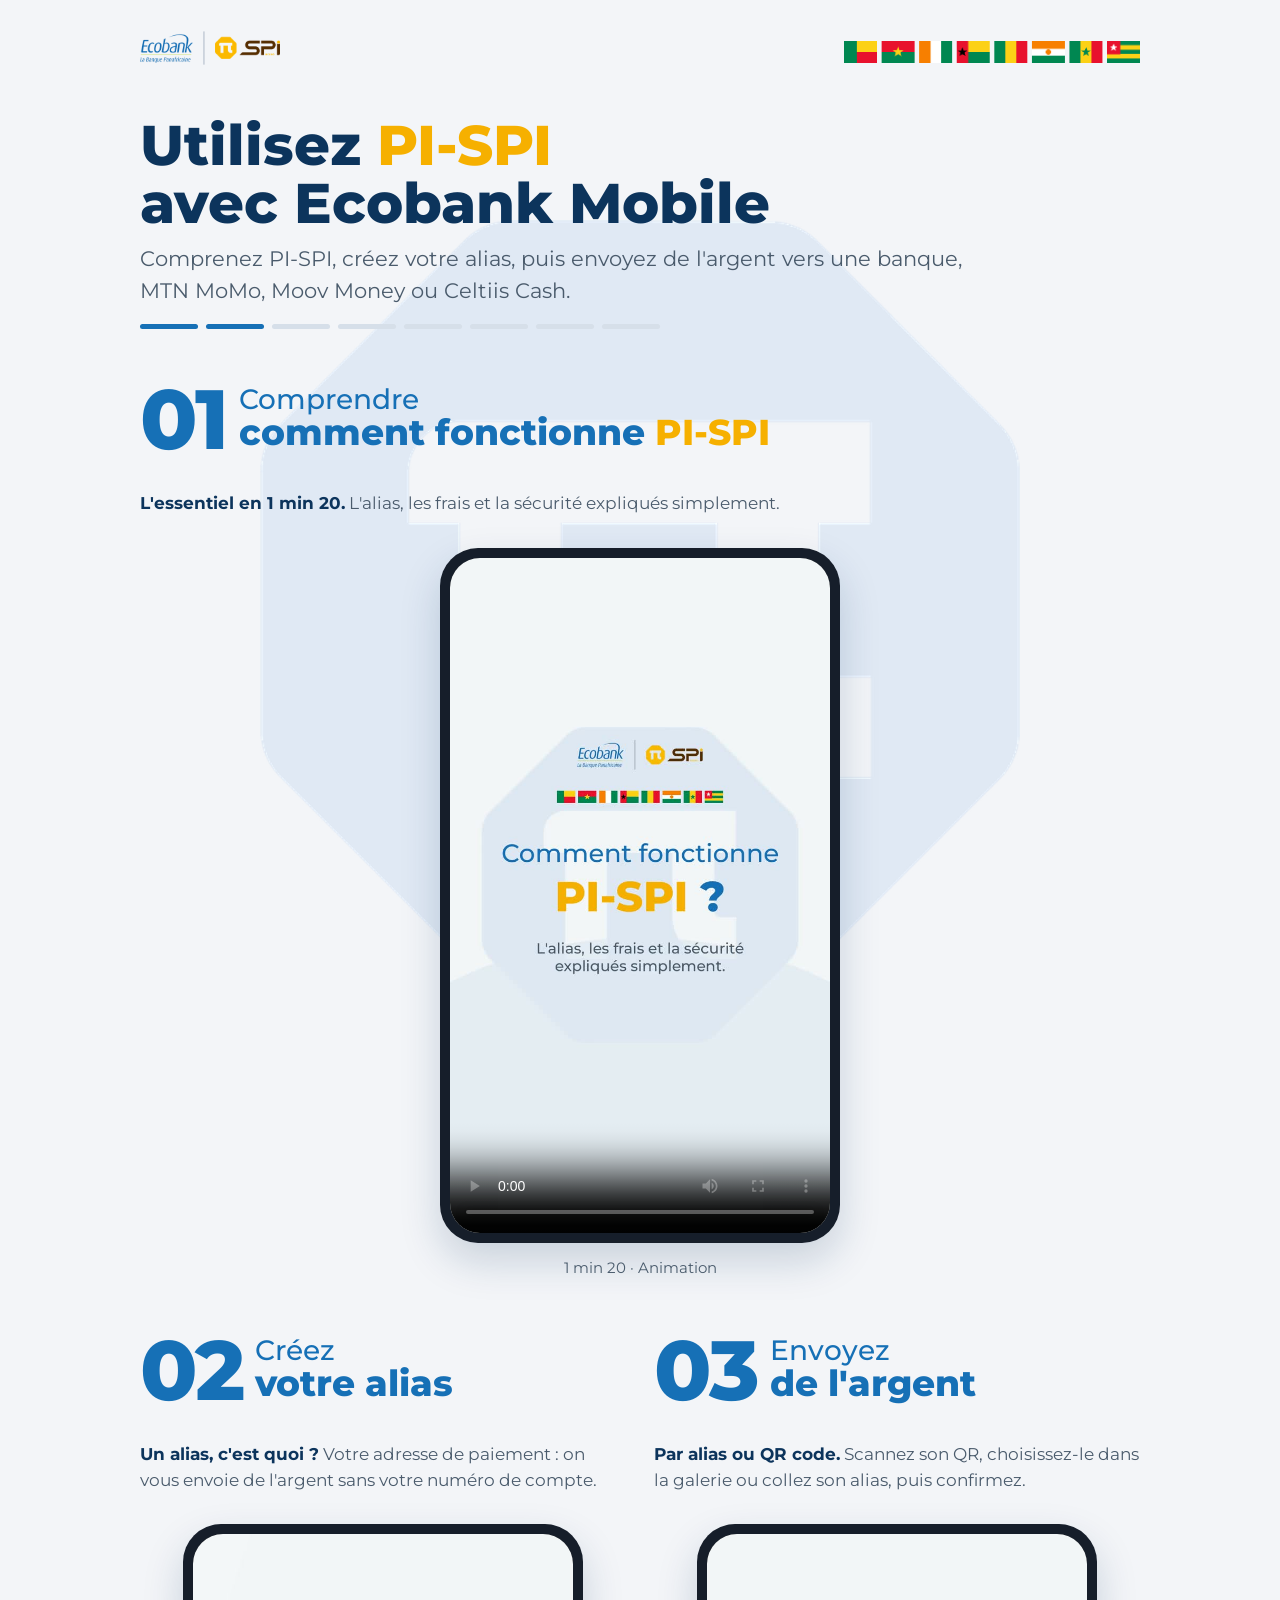
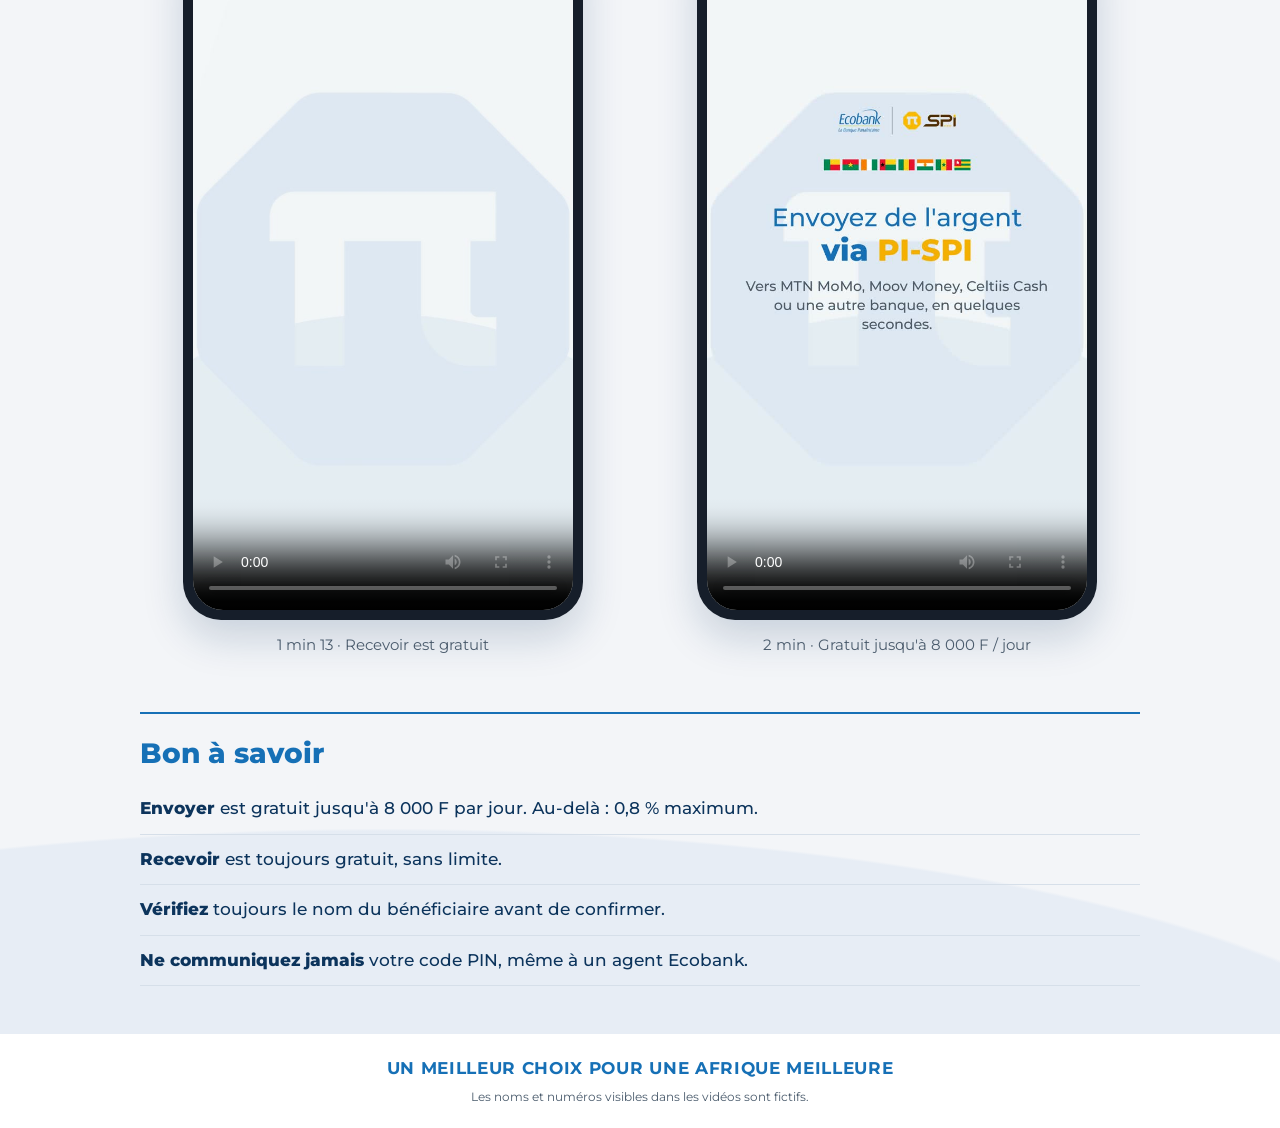
==== commit 296a4371: "Retrait des parcours à imprimer du site Co-Authored-By: Claude Opus 5.5 <noreply@anthropic.com> Clau" ====
--- a/index.html
+++ b/index.html
@@ -43,25 +43,6 @@
     </section>
   </div>
 
-  <section class="parcours" id="parcours">
-    <h2 class="titre"><span class="num">04</span><span class="txt"><span class="l1">Les parcours</span><span class="l2">à imprimer</span></span></h2>
-    <div class="fiche">
-      <h3 class="fiche-titre">Créer votre alias <span>6 étapes · 1 page A4</span></h3>
-      <div class="pages">
-        <a href="parcours/parcours_creation_alias.jpg"><img src="parcours/parcours_creation_alias.jpg" alt="Parcours de création d'alias PI-SPI en 6 étapes" loading="lazy" width="1240" height="1754"></a>
-      </div>
-      <a class="bouton" href="parcours/parcours_creation_alias.pdf">Télécharger le PDF</a>
-    </div>
-    <div class="fiche">
-      <h3 class="fiche-titre">Envoyer de l'argent <span>12 étapes · 2 pages A4</span></h3>
-      <div class="pages">
-        <a href="parcours/parcours_transaction_pispi_p1.jpg"><img src="parcours/parcours_transaction_pispi_p1.jpg" alt="Envoi d'argent PI-SPI, étapes 1 à 6" loading="lazy" width="1240" height="1754"></a>
-        <a href="parcours/parcours_transaction_pispi_p2.jpg"><img src="parcours/parcours_transaction_pispi_p2.jpg" alt="Envoi d'argent PI-SPI, étapes 7 à 12" loading="lazy" width="1240" height="1754"></a>
-      </div>
-      <a class="bouton" href="parcours/parcours_transaction_pispi.pdf">Télécharger le PDF</a>
-    </div>
-  </section>
-
   <aside class="savoir">
     <h2>Bon à savoir</h2>
     <ul>
@@ -82,7 +63,7 @@
 </script>
 <footer class="pied">
   <p class="slogan">Un meilleur choix pour une Afrique meilleure</p>
-  <small>Les noms et numéros visibles dans les vidéos et les parcours sont fictifs.</small>
+  <small>Les noms et numéros visibles dans les vidéos sont fictifs.</small>
 </footer>
 </body>
 </html>
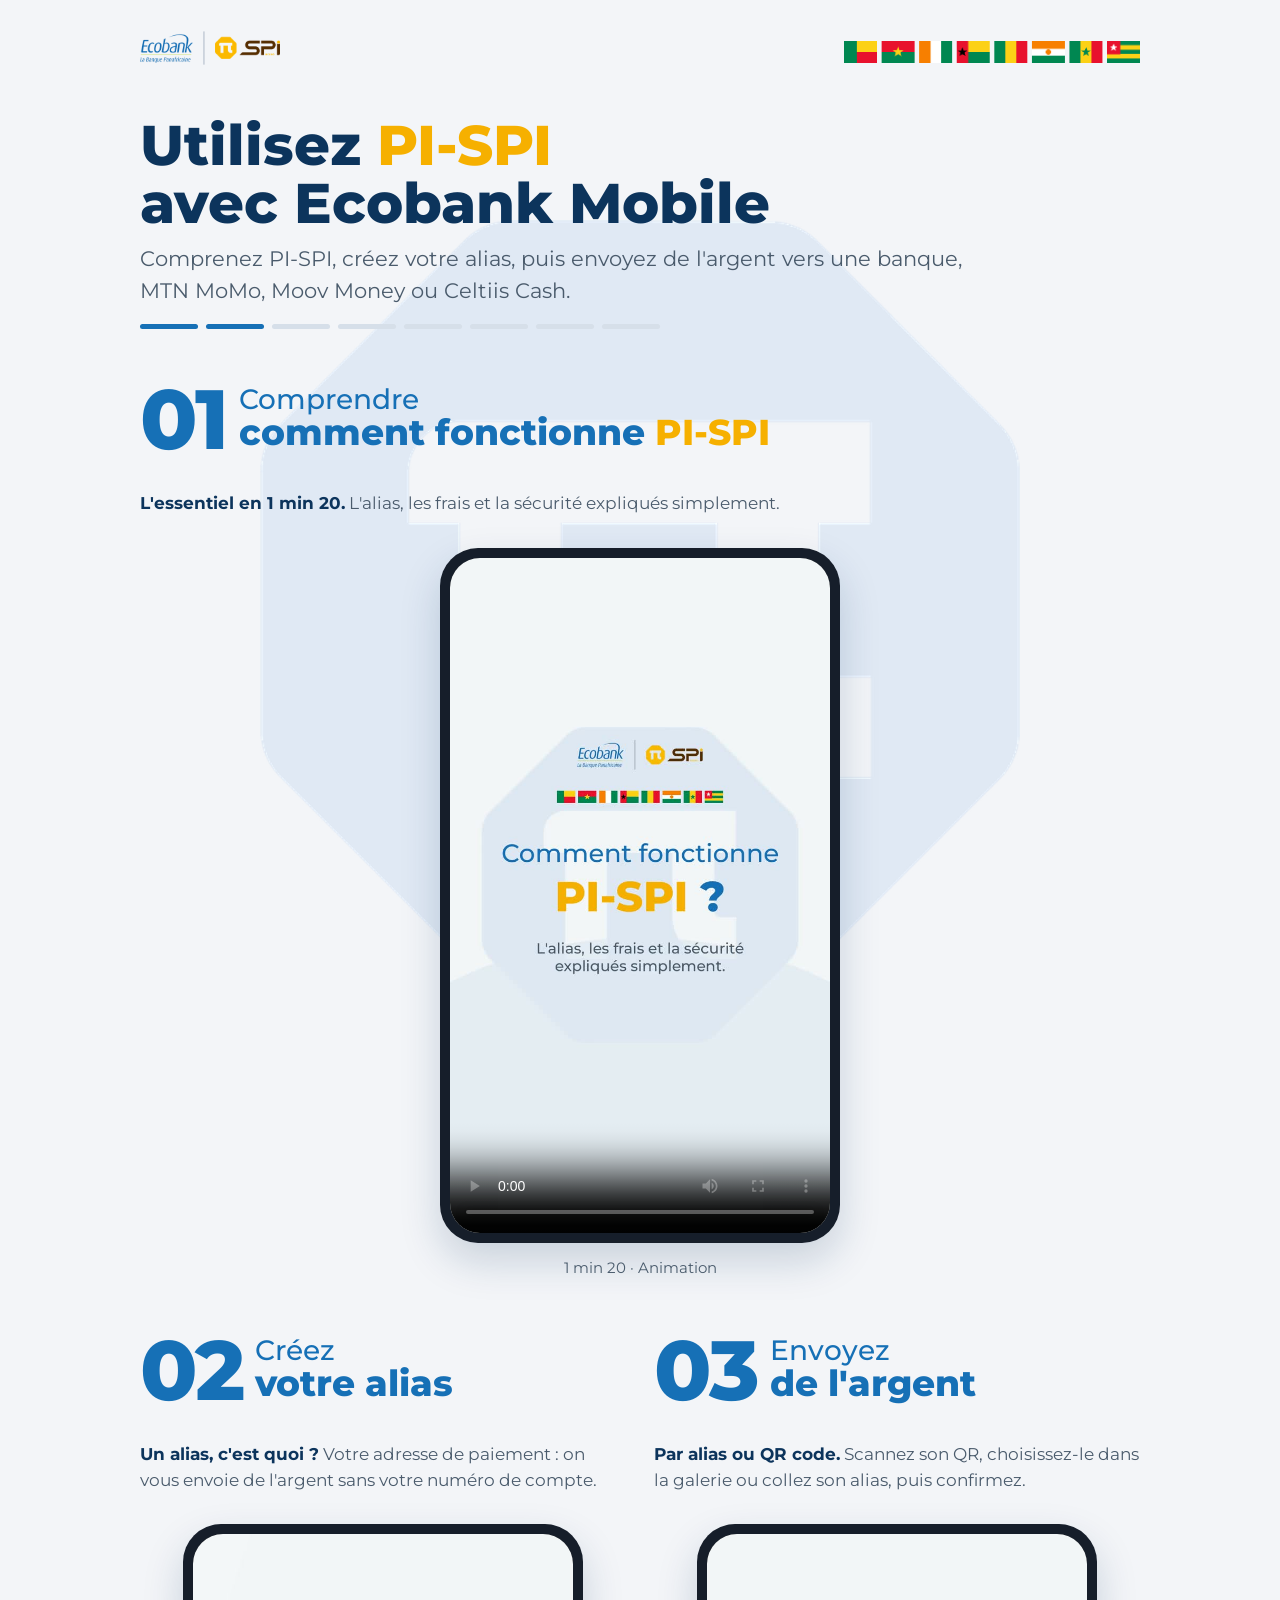
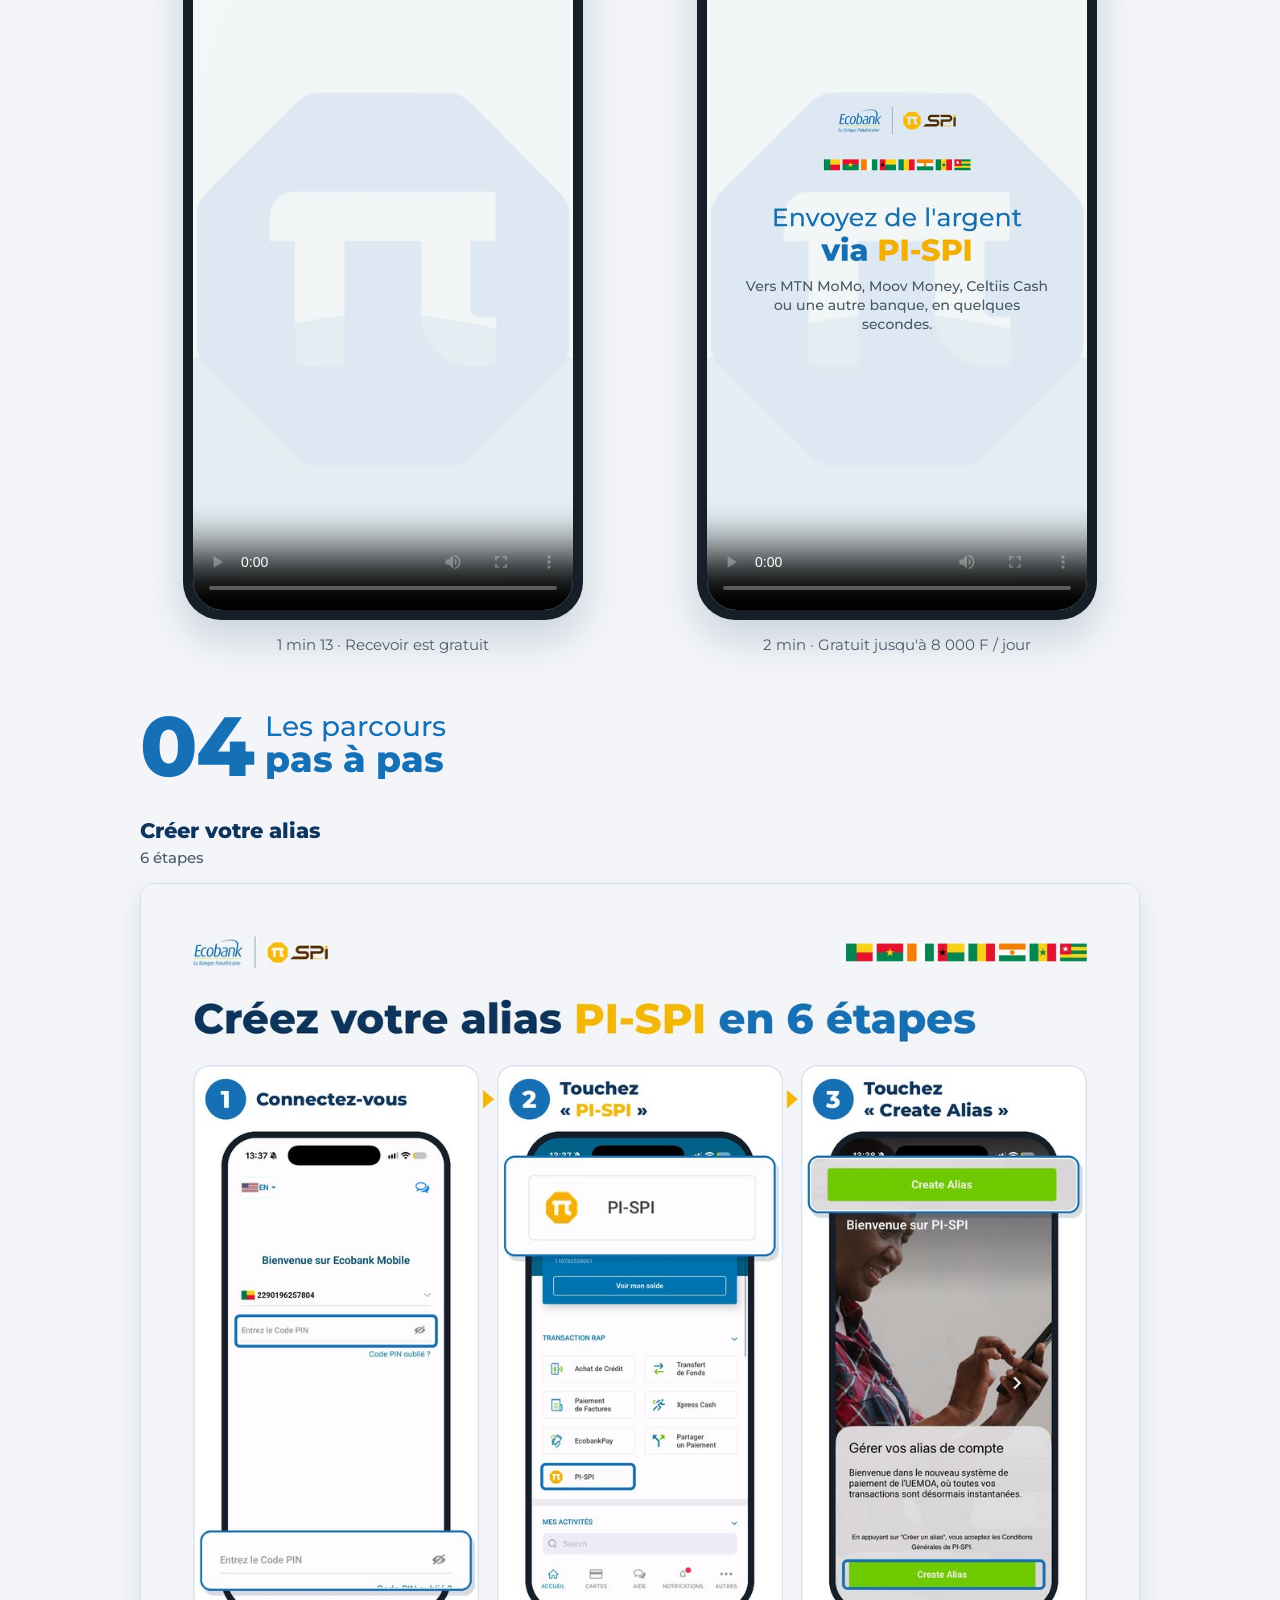
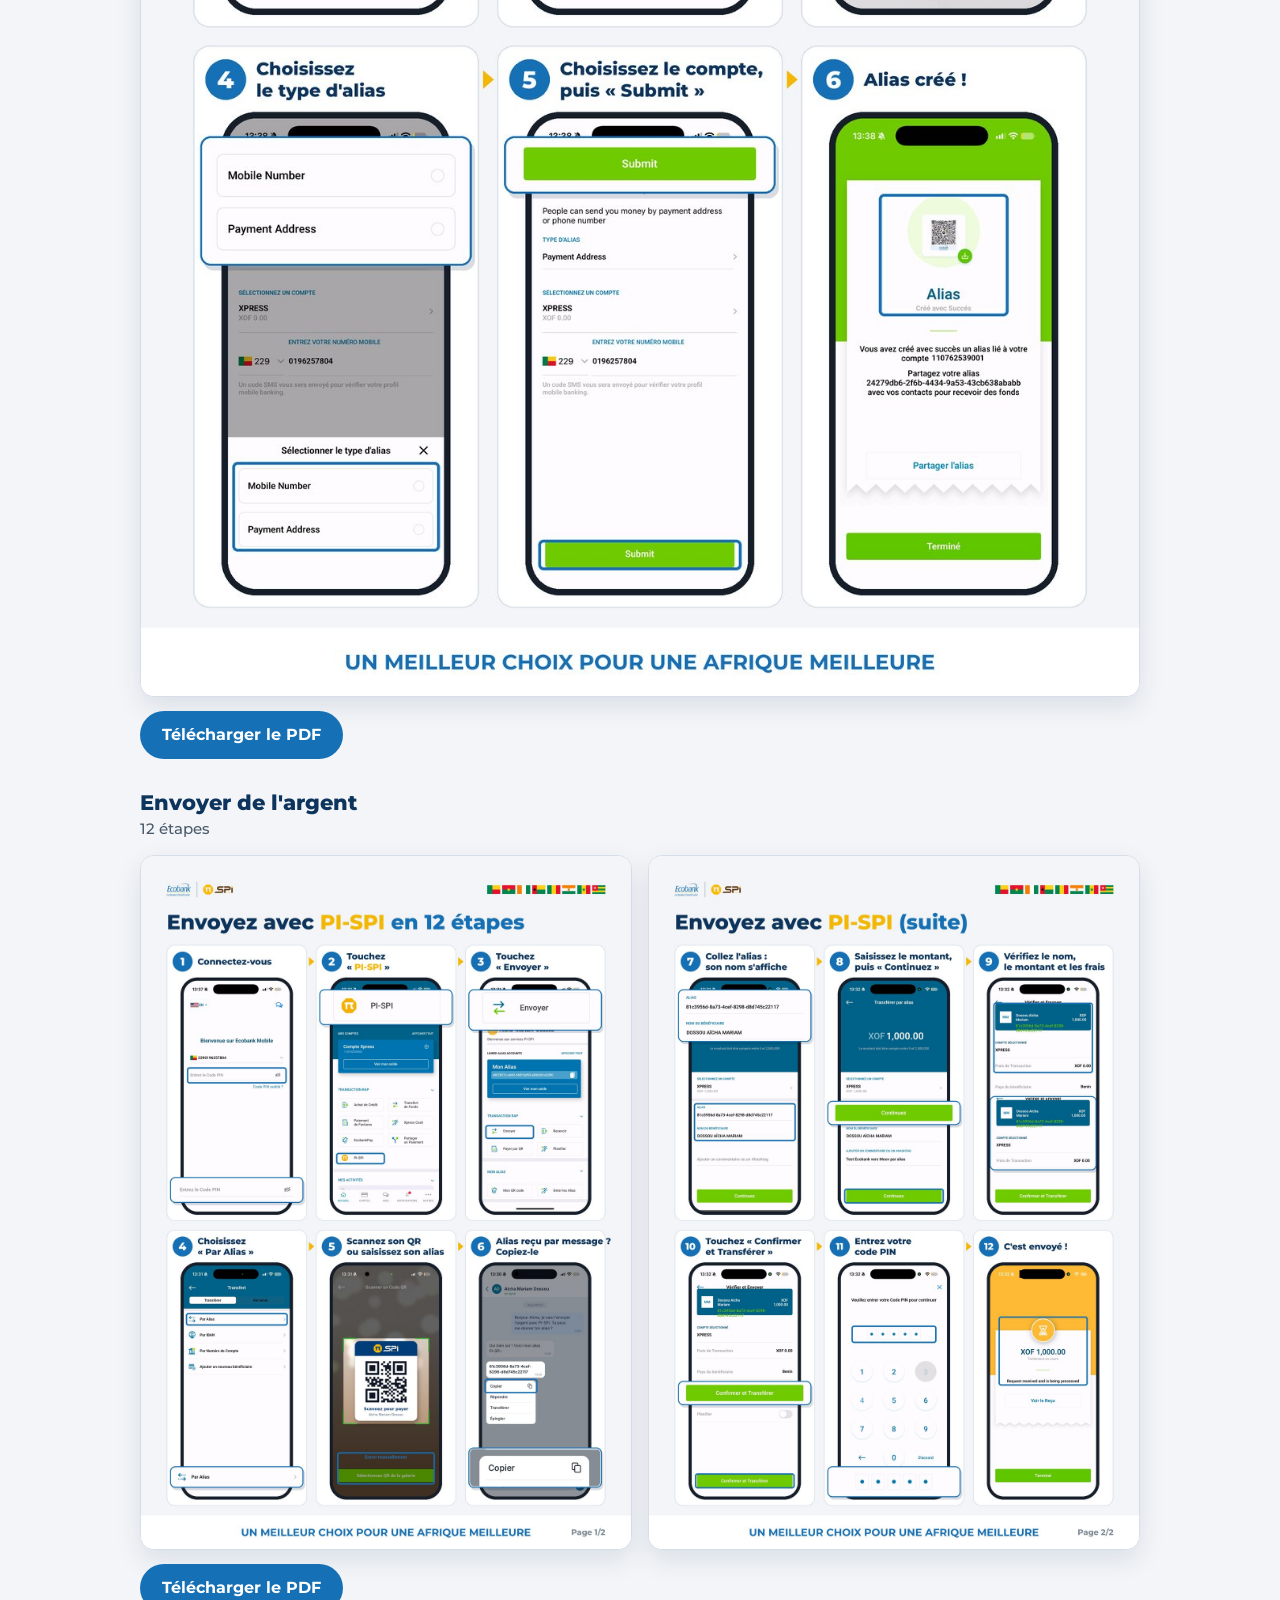
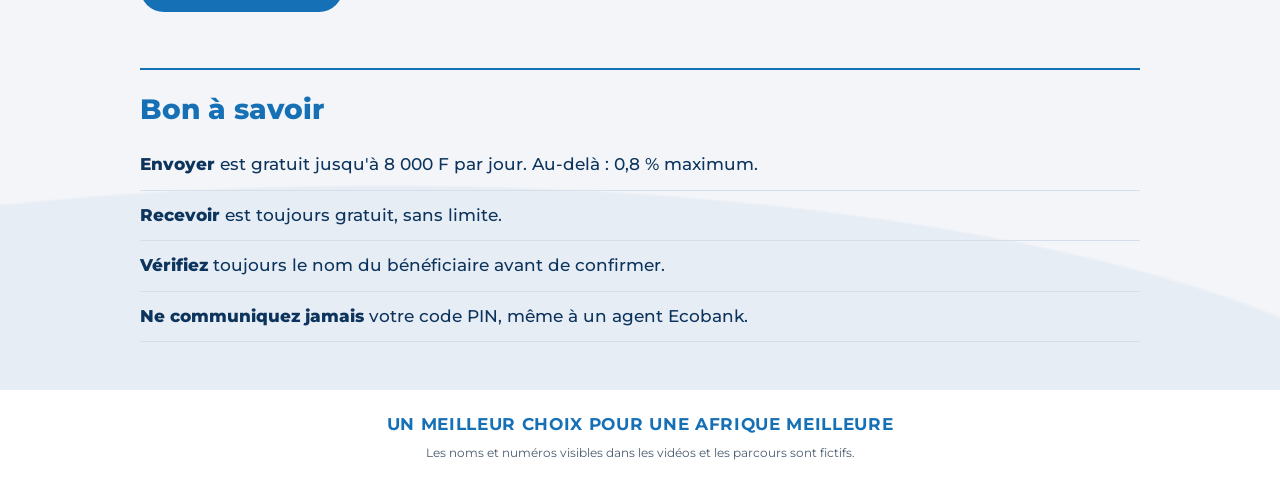
==== commit 076faa1e: "Retour des parcours pas à pas sur le site Co-Authored-By: Claude Opus 5.5 <noreply@anthropic.com> Cl" ====
--- a/index.html
+++ b/index.html
@@ -43,6 +43,25 @@
     </section>
   </div>
 
+  <section class="parcours" id="parcours">
+    <h2 class="titre"><span class="num">04</span><span class="txt"><span class="l1">Les parcours</span><span class="l2">pas à pas</span></span></h2>
+    <div class="fiche">
+      <h3 class="fiche-titre">Créer votre alias <span>6 étapes</span></h3>
+      <div class="pages">
+        <a href="parcours/parcours_creation_alias.jpg"><img src="parcours/parcours_creation_alias.jpg" alt="Parcours de création d'alias PI-SPI en 6 étapes" loading="lazy" width="1240" height="1754"></a>
+      </div>
+      <a class="bouton" href="parcours/parcours_creation_alias.pdf">Télécharger le PDF</a>
+    </div>
+    <div class="fiche">
+      <h3 class="fiche-titre">Envoyer de l'argent <span>12 étapes</span></h3>
+      <div class="pages">
+        <a href="parcours/parcours_transaction_pispi_p1.jpg"><img src="parcours/parcours_transaction_pispi_p1.jpg" alt="Envoi d'argent PI-SPI, étapes 1 à 6" loading="lazy" width="1240" height="1754"></a>
+        <a href="parcours/parcours_transaction_pispi_p2.jpg"><img src="parcours/parcours_transaction_pispi_p2.jpg" alt="Envoi d'argent PI-SPI, étapes 7 à 12" loading="lazy" width="1240" height="1754"></a>
+      </div>
+      <a class="bouton" href="parcours/parcours_transaction_pispi.pdf">Télécharger le PDF</a>
+    </div>
+  </section>
+
   <aside class="savoir">
     <h2>Bon à savoir</h2>
     <ul>
@@ -63,7 +82,7 @@
 </script>
 <footer class="pied">
   <p class="slogan">Un meilleur choix pour une Afrique meilleure</p>
-  <small>Les noms et numéros visibles dans les vidéos sont fictifs.</small>
+  <small>Les noms et numéros visibles dans les vidéos et les parcours sont fictifs.</small>
 </footer>
 </body>
 </html>
